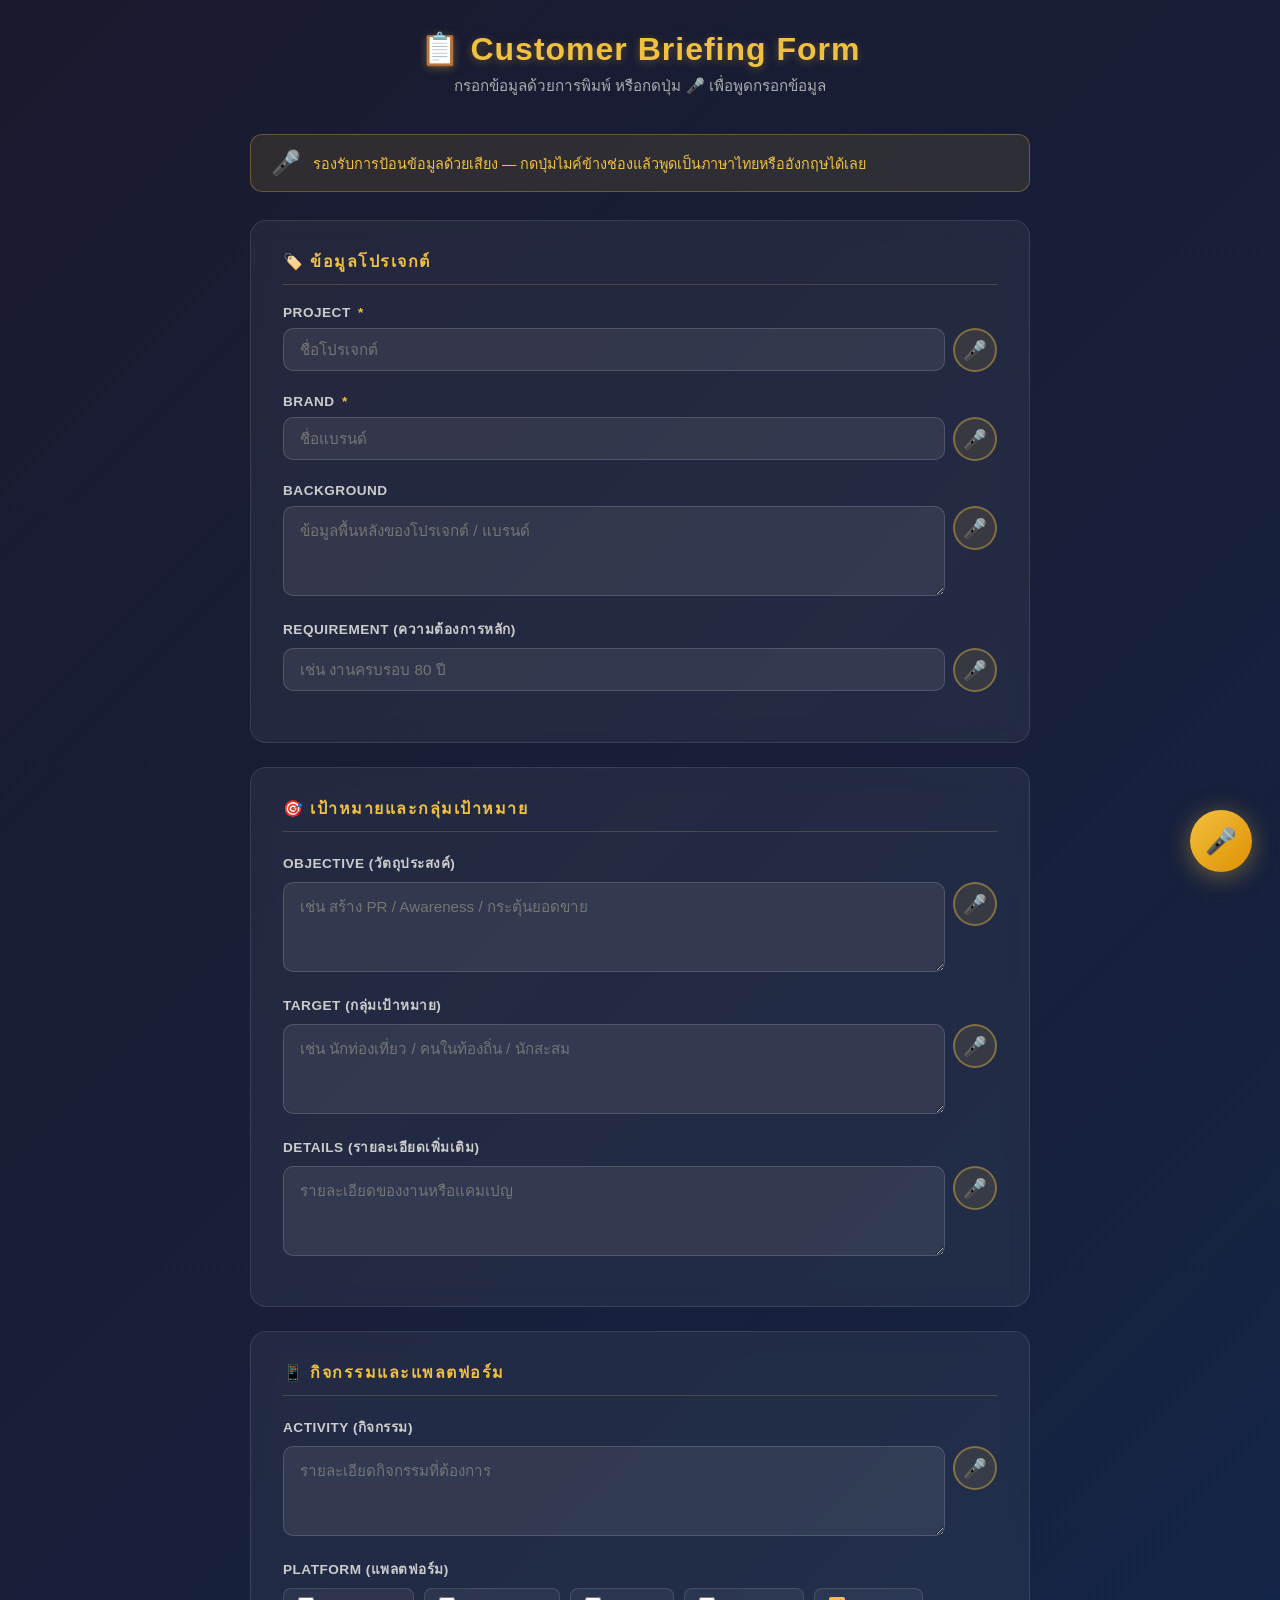
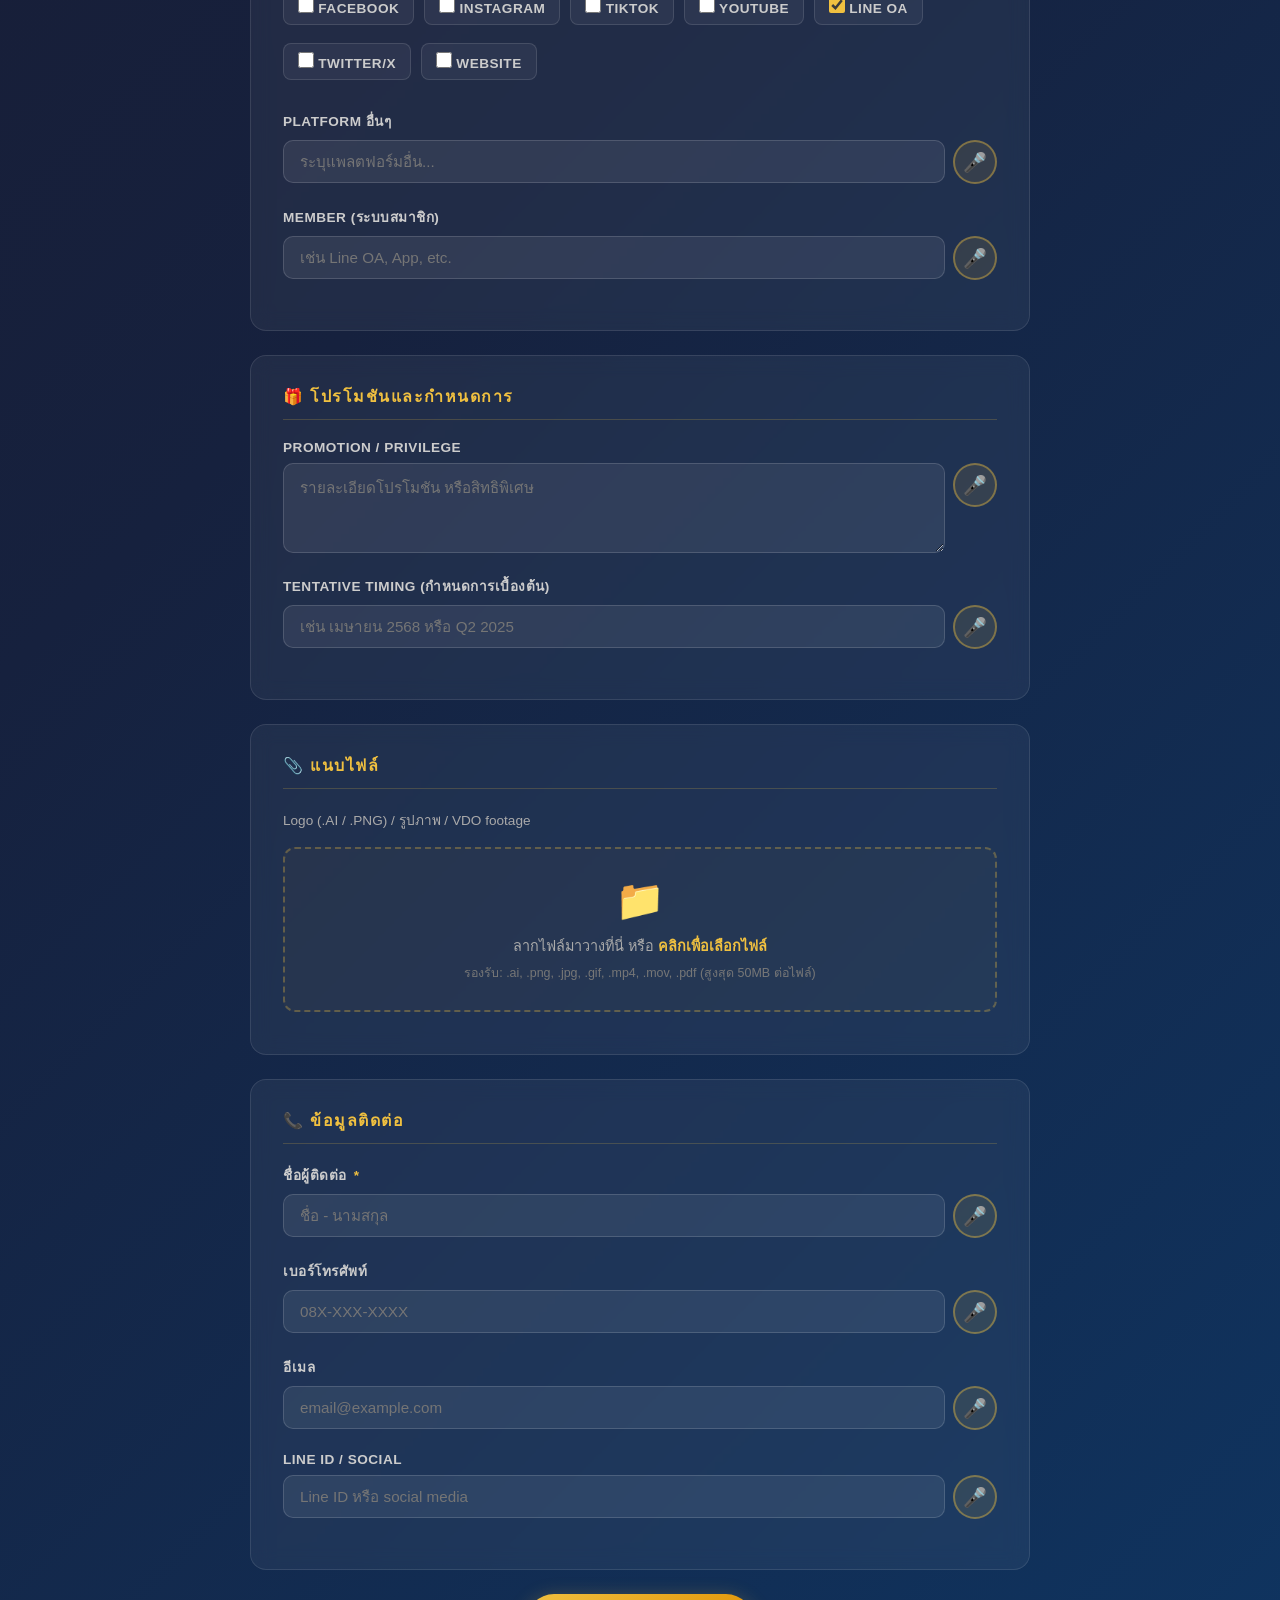
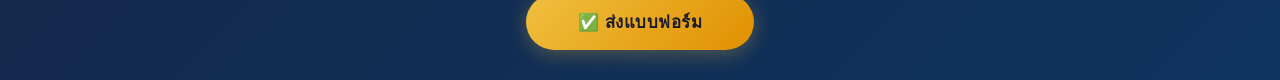
==== index.html @ f6116bf5 "Update and rename customer-briefing-form.html to index.html" ====
<!DOCTYPE html>
<html lang="th">
<head>
  <meta charset="UTF-8" />
  <meta name="viewport" content="width=device-width, initial-scale=1.0"/>
  <title>customer-briefing-form</title>
  <style>
    * { box-sizing: border-box; margin: 0; padding: 0; }

    body {
      font-family: 'Sarabun', 'Segoe UI', sans-serif;
      background: linear-gradient(135deg, #1a1a2e 0%, #16213e 50%, #0f3460 100%);
      min-height: 100vh;
      padding: 30px 16px;
      color: #e0e0e0;
    }

    .container {
      max-width: 780px;
      margin: 0 auto;
    }

    .header {
      text-align: center;
      margin-bottom: 36px;
    }

    .header h1 {
      font-size: 2rem;
      font-weight: 700;
      color: #f0c040;
      letter-spacing: 1px;
      text-shadow: 0 2px 8px rgba(240,192,64,0.3);
    }

    .header p {
      color: #aaa;
      margin-top: 6px;
      font-size: 0.95rem;
    }

    .voice-banner {
      background: rgba(240,192,64,0.1);
      border: 1px solid rgba(240,192,64,0.3);
      border-radius: 12px;
      padding: 14px 20px;
      margin-bottom: 28px;
      display: flex;
      align-items: center;
      gap: 12px;
      font-size: 0.9rem;
      color: #f0c040;
    }

    .voice-banner span.icon { font-size: 1.5rem; }

    .card {
      background: rgba(255,255,255,0.05);
      border: 1px solid rgba(255,255,255,0.1);
      border-radius: 16px;
      padding: 28px 32px;
      margin-bottom: 24px;
      backdrop-filter: blur(10px);
    }

    .card-title {
      font-size: 1rem;
      font-weight: 700;
      color: #f0c040;
      text-transform: uppercase;
      letter-spacing: 1.5px;
      margin-bottom: 20px;
      padding-bottom: 10px;
      border-bottom: 1px solid rgba(240,192,64,0.2);
    }

    .field-group {
      margin-bottom: 22px;
    }

    .field-group label {
      display: block;
      font-size: 0.85rem;
      font-weight: 600;
      color: #ccc;
      margin-bottom: 8px;
      text-transform: uppercase;
      letter-spacing: 0.5px;
    }

    .field-group label .required {
      color: #f0c040;
      margin-left: 3px;
    }

    .input-wrap {
      position: relative;
      display: flex;
      align-items: flex-start;
      gap: 8px;
    }

    input[type="text"],
    input[type="tel"],
    input[type="email"],
    input[type="date"],
    textarea,
    select {
      width: 100%;
      background: rgba(255,255,255,0.07);
      border: 1px solid rgba(255,255,255,0.15);
      border-radius: 10px;
      padding: 12px 16px;
      color: #e0e0e0;
      font-size: 0.95rem;
      font-family: inherit;
      transition: border-color 0.2s, background 0.2s;
      outline: none;
      resize: vertical;
    }

    input[type="text"]:focus,
    input[type="tel"]:focus,
    input[type="email"]:focus,
    input[type="date"]:focus,
    textarea:focus,
    select:focus {
      border-color: #f0c040;
      background: rgba(240,192,64,0.07);
    }

    input[type="text"].listening,
    textarea.listening {
      border-color: #e74c3c;
      background: rgba(231,76,60,0.07);
      animation: pulse-border 1s infinite;
    }

    @keyframes pulse-border {
      0%, 100% { border-color: #e74c3c; box-shadow: 0 0 0 0 rgba(231,76,60,0.3); }
      50% { border-color: #ff6b6b; box-shadow: 0 0 0 4px rgba(231,76,60,0.1); }
    }

    textarea { min-height: 90px; }

    select option { background: #1a1a2e; color: #e0e0e0; }

    /* Mic button */
    .mic-btn {
      flex-shrink: 0;
      width: 44px;
      height: 44px;
      border-radius: 50%;
      border: 2px solid rgba(240,192,64,0.4);
      background: rgba(240,192,64,0.1);
      color: #f0c040;
      font-size: 1.2rem;
      cursor: pointer;
      display: flex;
      align-items: center;
      justify-content: center;
      transition: all 0.2s;
      margin-top: 0;
    }

    .mic-btn:hover {
      background: rgba(240,192,64,0.2);
      border-color: #f0c040;
    }

    .mic-btn.active {
      background: rgba(231,76,60,0.25);
      border-color: #e74c3c;
      color: #e74c3c;
      animation: mic-pulse 1s infinite;
    }

    @keyframes mic-pulse {
      0%, 100% { transform: scale(1); }
      50% { transform: scale(1.1); }
    }

    .mic-btn.textarea-mic {
      margin-top: 0;
    }

    /* Status chip */
    .status-chip {
      display: none;
      align-items: center;
      gap: 6px;
      font-size: 0.75rem;
      color: #e74c3c;
      margin-top: 4px;
      padding-left: 4px;
    }

    .status-chip.visible {
      display: flex;
    }

    .dot {
      width: 7px; height: 7px;
      border-radius: 50%;
      background: #e74c3c;
      animation: blink 1s infinite;
    }

    @keyframes blink {
      0%, 100% { opacity: 1; }
      50% { opacity: 0.2; }
    }

    /* Checkbox group */
    .checkbox-group {
      display: flex;
      flex-wrap: wrap;
      gap: 10px;
    }

    .checkbox-label {
      display: flex;
      align-items: center;
      gap: 8px;
      cursor: pointer;
      background: rgba(255,255,255,0.05);
      border: 1px solid rgba(255,255,255,0.12);
      border-radius: 8px;
      padding: 8px 14px;
      font-size: 0.88rem;
      transition: all 0.2s;
    }

    .checkbox-label:hover {
      border-color: rgba(240,192,64,0.4);
      background: rgba(240,192,64,0.07);
    }

    .checkbox-label input[type="checkbox"] {
      accent-color: #f0c040;
      width: 16px;
      height: 16px;
    }

    /* File upload */
    .file-upload-area {
      border: 2px dashed rgba(240,192,64,0.3);
      border-radius: 12px;
      padding: 28px;
      text-align: center;
      cursor: pointer;
      transition: all 0.2s;
      background: rgba(240,192,64,0.03);
    }

    .file-upload-area:hover {
      border-color: #f0c040;
      background: rgba(240,192,64,0.07);
    }

    .file-upload-area.drag-over {
      border-color: #f0c040;
      background: rgba(240,192,64,0.12);
    }

    .file-upload-area .icon { font-size: 2.5rem; margin-bottom: 10px; }
    .file-upload-area p { font-size: 0.9rem; color: #aaa; margin-bottom: 6px; }
    .file-upload-area small { color: #777; font-size: 0.78rem; }

    #fileInput { display: none; }

    .file-list { margin-top: 14px; }
    .file-item {
      display: flex;
      align-items: center;
      justify-content: space-between;
      background: rgba(255,255,255,0.06);
      border-radius: 8px;
      padding: 9px 14px;
      margin-top: 8px;
      font-size: 0.85rem;
    }

    .file-item span { color: #ccc; }
    .file-remove {
      cursor: pointer;
      color: #e74c3c;
      font-size: 1rem;
      background: none;
      border: none;
      padding: 0 4px;
    }

    /* Submit */
    .submit-section {
      text-align: center;
      margin-top: 10px;
    }

    .btn-submit {
      background: linear-gradient(135deg, #f0c040, #e09000);
      color: #1a1a2e;
      border: none;
      border-radius: 50px;
      padding: 15px 52px;
      font-size: 1.05rem;
      font-weight: 700;
      font-family: inherit;
      cursor: pointer;
      letter-spacing: 0.5px;
      transition: all 0.2s;
      box-shadow: 0 4px 20px rgba(240,192,64,0.3);
    }

    .btn-submit:hover {
      transform: translateY(-2px);
      box-shadow: 0 6px 28px rgba(240,192,64,0.45);
    }

    /* Global mic button */
    .global-mic {
      position: fixed;
      bottom: 28px;
      right: 28px;
      width: 62px;
      height: 62px;
      border-radius: 50%;
      background: linear-gradient(135deg, #f0c040, #e09000);
      color: #1a1a2e;
      font-size: 1.6rem;
      border: none;
      cursor: pointer;
      display: flex;
      align-items: center;
      justify-content: center;
      box-shadow: 0 4px 24px rgba(240,192,64,0.4);
      z-index: 999;
      transition: all 0.2s;
    }

    .global-mic:hover { transform: scale(1.08); }
    .global-mic.active {
      background: linear-gradient(135deg, #e74c3c, #c0392b);
      box-shadow: 0 4px 24px rgba(231,76,60,0.5);
      animation: mic-pulse 1s infinite;
    }

    .global-mic-label {
      position: fixed;
      bottom: 100px;
      right: 20px;
      background: rgba(30,30,50,0.95);
      color: #f0c040;
      font-size: 0.78rem;
      border-radius: 8px;
      padding: 6px 12px;
      display: none;
      white-space: nowrap;
      border: 1px solid rgba(240,192,64,0.3);
      z-index: 998;
    }

    .global-mic-label.show { display: block; }

    /* Toast */
    .toast {
      position: fixed;
      top: 24px;
      left: 50%;
      transform: translateX(-50%) translateY(-80px);
      background: rgba(30,30,50,0.97);
      color: #e0e0e0;
      border: 1px solid rgba(240,192,64,0.3);
      border-radius: 12px;
      padding: 12px 24px;
      font-size: 0.9rem;
      z-index: 9999;
      transition: transform 0.3s ease;
      white-space: nowrap;
      max-width: 90vw;
      white-space: normal;
      text-align: center;
    }

    .toast.show {
      transform: translateX(-50%) translateY(0);
    }

    .toast.success { border-color: rgba(46,204,113,0.5); color: #2ecc71; }
    .toast.error { border-color: rgba(231,76,60,0.5); color: #e74c3c; }

    @media (max-width: 600px) {
      .card { padding: 20px 18px; }
      .header h1 { font-size: 1.5rem; }
    }
  </style>
</head>
<body>

<div class="container">
  <div class="header">
    <h1>📋 Customer Briefing Form</h1>
    <p>กรอกข้อมูลด้วยการพิมพ์ หรือกดปุ่ม 🎤 เพื่อพูดกรอกข้อมูล</p>
  </div>

  <div class="voice-banner">
    <span class="icon">🎤</span>
    <span>รองรับการป้อนข้อมูลด้วยเสียง — กดปุ่มไมค์ข้างช่องแล้วพูดเป็นภาษาไทยหรืออังกฤษได้เลย</span>
  </div>

  <form id="briefingForm" novalidate>

    <!-- Section 1: Project Info -->
    <div class="card">
      <div class="card-title">🏷️ ข้อมูลโปรเจกต์</div>

      <div class="field-group">
        <label>Project <span class="required">*</span></label>
        <div class="input-wrap">
          <input type="text" id="project" name="project" placeholder="ชื่อโปรเจกต์" />
          <button type="button" class="mic-btn" data-target="project" title="พูดกรอกข้อมูล">🎤</button>
        </div>
        <div class="status-chip" id="status-project"><div class="dot"></div> กำลังฟัง...</div>
      </div>

      <div class="field-group">
        <label>Brand <span class="required">*</span></label>
        <div class="input-wrap">
          <input type="text" id="brand" name="brand" placeholder="ชื่อแบรนด์" />
          <button type="button" class="mic-btn" data-target="brand" title="พูดกรอกข้อมูล">🎤</button>
        </div>
        <div class="status-chip" id="status-brand"><div class="dot"></div> กำลังฟัง...</div>
      </div>

      <div class="field-group">
        <label>Background</label>
        <div class="input-wrap">
          <textarea id="background" name="background" placeholder="ข้อมูลพื้นหลังของโปรเจกต์ / แบรนด์"></textarea>
          <button type="button" class="mic-btn textarea-mic" data-target="background" title="พูดกรอกข้อมูล">🎤</button>
        </div>
        <div class="status-chip" id="status-background"><div class="dot"></div> กำลังฟัง...</div>
      </div>

      <div class="field-group">
        <label>Requirement (ความต้องการหลัก)</label>
        <div class="input-wrap">
          <input type="text" id="requirement" name="requirement" placeholder="เช่น งานครบรอบ 80 ปี" />
          <button type="button" class="mic-btn" data-target="requirement" title="พูดกรอกข้อมูล">🎤</button>
        </div>
        <div class="status-chip" id="status-requirement"><div class="dot"></div> กำลังฟัง...</div>
      </div>
    </div>

    <!-- Section 2: Strategy -->
    <div class="card">
      <div class="card-title">🎯 เป้าหมายและกลุ่มเป้าหมาย</div>

      <div class="field-group">
        <label>Objective (วัตถุประสงค์)</label>
        <div class="input-wrap">
          <textarea id="objective" name="objective" placeholder="เช่น สร้าง PR / Awareness / กระตุ้นยอดขาย"></textarea>
          <button type="button" class="mic-btn textarea-mic" data-target="objective" title="พูดกรอกข้อมูล">🎤</button>
        </div>
        <div class="status-chip" id="status-objective"><div class="dot"></div> กำลังฟัง...</div>
      </div>

      <div class="field-group">
        <label>Target (กลุ่มเป้าหมาย)</label>
        <div class="input-wrap">
          <textarea id="target" name="target" placeholder="เช่น นักท่องเที่ยว / คนในท้องถิ่น / นักสะสม"></textarea>
          <button type="button" class="mic-btn textarea-mic" data-target="target" title="พูดกรอกข้อมูล">🎤</button>
        </div>
        <div class="status-chip" id="status-target"><div class="dot"></div> กำลังฟัง...</div>
      </div>

      <div class="field-group">
        <label>Details (รายละเอียดเพิ่มเติม)</label>
        <div class="input-wrap">
          <textarea id="details" name="details" placeholder="รายละเอียดของงานหรือแคมเปญ"></textarea>
          <button type="button" class="mic-btn textarea-mic" data-target="details" title="พูดกรอกข้อมูล">🎤</button>
        </div>
        <div class="status-chip" id="status-details"><div class="dot"></div> กำลังฟัง...</div>
      </div>
    </div>

    <!-- Section 3: Activity & Platform -->
    <div class="card">
      <div class="card-title">📱 กิจกรรมและแพลตฟอร์ม</div>

      <div class="field-group">
        <label>Activity (กิจกรรม)</label>
        <div class="input-wrap">
          <textarea id="activity" name="activity" placeholder="รายละเอียดกิจกรรมที่ต้องการ"></textarea>
          <button type="button" class="mic-btn textarea-mic" data-target="activity" title="พูดกรอกข้อมูล">🎤</button>
        </div>
        <div class="status-chip" id="status-activity"><div class="dot"></div> กำลังฟัง...</div>
      </div>

      <div class="field-group">
        <label>Platform (แพลตฟอร์ม)</label>
        <div class="checkbox-group">
          <label class="checkbox-label"><input type="checkbox" name="platform" value="Facebook" /> Facebook</label>
          <label class="checkbox-label"><input type="checkbox" name="platform" value="Instagram" /> Instagram</label>
          <label class="checkbox-label"><input type="checkbox" name="platform" value="TikTok" /> TikTok</label>
          <label class="checkbox-label"><input type="checkbox" name="platform" value="YouTube" /> YouTube</label>
          <label class="checkbox-label"><input type="checkbox" name="platform" value="Line OA" checked /> Line OA</label>
          <label class="checkbox-label"><input type="checkbox" name="platform" value="Twitter/X" /> Twitter/X</label>
          <label class="checkbox-label"><input type="checkbox" name="platform" value="Website" /> Website</label>
        </div>
      </div>

      <div class="field-group">
        <label>Platform อื่นๆ</label>
        <div class="input-wrap">
          <input type="text" id="platformOther" name="platformOther" placeholder="ระบุแพลตฟอร์มอื่น..." />
          <button type="button" class="mic-btn" data-target="platformOther" title="พูดกรอกข้อมูล">🎤</button>
        </div>
        <div class="status-chip" id="status-platformOther"><div class="dot"></div> กำลังฟัง...</div>
      </div>

      <div class="field-group">
        <label>Member (ระบบสมาชิก)</label>
        <div class="input-wrap">
          <input type="text" id="member" name="member" placeholder="เช่น Line OA, App, etc." />
          <button type="button" class="mic-btn" data-target="member" title="พูดกรอกข้อมูล">🎤</button>
        </div>
        <div class="status-chip" id="status-member"><div class="dot"></div> กำลังฟัง...</div>
      </div>
    </div>

    <!-- Section 4: Promotion & Timing -->
    <div class="card">
      <div class="card-title">🎁 โปรโมชันและกำหนดการ</div>

      <div class="field-group">
        <label>Promotion / Privilege</label>
        <div class="input-wrap">
          <textarea id="promotion" name="promotion" placeholder="รายละเอียดโปรโมชัน หรือสิทธิพิเศษ"></textarea>
          <button type="button" class="mic-btn textarea-mic" data-target="promotion" title="พูดกรอกข้อมูล">🎤</button>
        </div>
        <div class="status-chip" id="status-promotion"><div class="dot"></div> กำลังฟัง...</div>
      </div>

      <div class="field-group">
        <label>Tentative Timing (กำหนดการเบื้องต้น)</label>
        <div class="input-wrap">
          <input type="text" id="timing" name="timing" placeholder="เช่น เมษายน 2568 หรือ Q2 2025" />
          <button type="button" class="mic-btn" data-target="timing" title="พูดกรอกข้อมูล">🎤</button>
        </div>
        <div class="status-chip" id="status-timing"><div class="dot"></div> กำลังฟัง...</div>
      </div>
    </div>

    <!-- Section 5: File Upload -->
    <div class="card">
      <div class="card-title">📎 แนบไฟล์</div>
      <p style="font-size:0.85rem; color:#aaa; margin-bottom:16px;">Logo (.AI / .PNG) / รูปภาพ / VDO footage</p>

      <div class="file-upload-area" id="dropZone">
        <div class="icon">📁</div>
        <p>ลากไฟล์มาวางที่นี่ หรือ <strong style="color:#f0c040">คลิกเพื่อเลือกไฟล์</strong></p>
        <small>รองรับ: .ai, .png, .jpg, .gif, .mp4, .mov, .pdf (สูงสุด 50MB ต่อไฟล์)</small>
        <input type="file" id="fileInput" name="files" multiple accept=".ai,.png,.jpg,.jpeg,.gif,.mp4,.mov,.pdf,.svg" />
      </div>

      <div class="file-list" id="fileList"></div>
    </div>

    <!-- Section 6: Contact -->
    <div class="card">
      <div class="card-title">📞 ข้อมูลติดต่อ</div>

      <div class="field-group">
        <label>ชื่อผู้ติดต่อ <span class="required">*</span></label>
        <div class="input-wrap">
          <input type="text" id="contactName" name="contactName" placeholder="ชื่อ - นามสกุล" />
          <button type="button" class="mic-btn" data-target="contactName" title="พูดกรอกข้อมูล">🎤</button>
        </div>
        <div class="status-chip" id="status-contactName"><div class="dot"></div> กำลังฟัง...</div>
      </div>

      <div class="field-group">
        <label>เบอร์โทรศัพท์</label>
        <div class="input-wrap">
          <input type="tel" id="contactPhone" name="contactPhone" placeholder="08X-XXX-XXXX" />
          <button type="button" class="mic-btn" data-target="contactPhone" title="พูดกรอกข้อมูล">🎤</button>
        </div>
        <div class="status-chip" id="status-contactPhone"><div class="dot"></div> กำลังฟัง...</div>
      </div>

      <div class="field-group">
        <label>อีเมล</label>
        <div class="input-wrap">
          <input type="email" id="contactEmail" name="contactEmail" placeholder="email@example.com" />
          <button type="button" class="mic-btn" data-target="contactEmail" title="พูดกรอกข้อมูล">🎤</button>
        </div>
        <div class="status-chip" id="status-contactEmail"><div class="dot"></div> กำลังฟัง...</div>
      </div>

      <div class="field-group">
        <label>Line ID / Social</label>
        <div class="input-wrap">
          <input type="text" id="contactLine" name="contactLine" placeholder="Line ID หรือ social media" />
          <button type="button" class="mic-btn" data-target="contactLine" title="พูดกรอกข้อมูล">🎤</button>
        </div>
        <div class="status-chip" id="status-contactLine"><div class="dot"></div> กำลังฟัง...</div>
      </div>
    </div>

    <!-- Submit -->
    <div class="submit-section">
      <button type="submit" class="btn-submit">✅ ส่งแบบฟอร์ม</button>
    </div>

  </form>
</div>

<!-- Global floating mic -->
<button class="global-mic" id="globalMic" title="เปิด/ปิดโหมดเสียง">🎤</button>
<div class="global-mic-label" id="globalMicLabel">กำลังฟัง...</div>

<!-- Toast -->
<div class="toast" id="toast"></div>

<script>
// ============================================================
// VOICE INPUT ENGINE
// ============================================================
const SpeechRecognition = window.SpeechRecognition || window.webkitSpeechRecognition;
let recognition = null;
let currentTarget = null;
let isListening = false;
let activeBtn = null;

function showToast(msg, type = '') {
  const t = document.getElementById('toast');
  t.textContent = msg;
  t.className = 'toast show ' + type;
  setTimeout(() => { t.className = 'toast'; }, 3200);
}

function setListening(targetId, btn, on) {
  const el = document.getElementById(targetId);
  const statusEl = document.getElementById('status-' + targetId);
  if (on) {
    if (el) el.classList.add('listening');
    if (statusEl) statusEl.classList.add('visible');
    if (btn) btn.classList.add('active');
  } else {
    if (el) el.classList.remove('listening');
    if (statusEl) statusEl.classList.remove('visible');
    if (btn) btn.classList.remove('active');
  }
}

function startRecognition(targetId, btn) {
  if (!SpeechRecognition) {
    showToast('❌ เบราว์เซอร์นี้ไม่รองรับการรับเสียง กรุณาใช้ Chrome', 'error');
    return;
  }

  // Stop if already listening to same target
  if (isListening && currentTarget === targetId) {
    stopRecognition();
    return;
  }

  // Stop any existing session
  if (recognition) {
    recognition.abort();
    if (currentTarget) setListening(currentTarget, activeBtn, false);
  }

  recognition = new SpeechRecognition();
  recognition.lang = 'th-TH';
  recognition.interimResults = true;
  recognition.continuous = false;
  recognition.maxAlternatives = 1;

  currentTarget = targetId;
  activeBtn = btn;
  isListening = true;
  setListening(targetId, btn, true);

  let finalTranscript = '';
  let interimTranscript = '';

  recognition.onresult = (event) => {
    finalTranscript = '';
    interimTranscript = '';
    for (let i = event.resultIndex; i < event.results.length; i++) {
      const t = event.results[i][0].transcript;
      if (event.results[i].isFinal) finalTranscript += t;
      else interimTranscript += t;
    }
    const el = document.getElementById(targetId);
    if (el) {
      const existing = el.dataset.confirmed || '';
      el.value = existing + (finalTranscript || interimTranscript);
    }
  };

  recognition.onend = () => {
    isListening = false;
    setListening(targetId, btn, false);
    const el = document.getElementById(targetId);
    if (el && finalTranscript) {
      el.dataset.confirmed = el.value;
    }
    currentTarget = null;
    activeBtn = null;
  };

  recognition.onerror = (e) => {
    isListening = false;
    setListening(targetId, activeBtn, false);
    currentTarget = null;
    activeBtn = null;
    if (e.error === 'not-allowed') {
      showToast('❌ กรุณาอนุญาตให้ใช้ไมโครโฟน', 'error');
    } else if (e.error !== 'aborted') {
      showToast('⚠️ ไม่ได้ยินเสียง ลองอีกครั้ง', 'error');
    }
  };

  recognition.start();
  showToast('🎤 กำลังฟัง... พูดได้เลย');
}

function stopRecognition() {
  if (recognition) recognition.stop();
}

// Attach mic buttons
document.querySelectorAll('.mic-btn').forEach(btn => {
  btn.addEventListener('click', () => {
    const target = btn.dataset.target;
    startRecognition(target, btn);
  });
});

// Global mic — focuses on whatever field is currently focused or last touched
let lastFocusedField = null;

document.querySelectorAll('input[type="text"], input[type="tel"], input[type="email"], textarea').forEach(el => {
  el.addEventListener('focus', () => { lastFocusedField = el.id; });
});

const globalMic = document.getElementById('globalMic');
const globalMicLabel = document.getElementById('globalMicLabel');

globalMic.addEventListener('click', () => {
  if (isListening) {
    stopRecognition();
    globalMic.classList.remove('active');
    globalMicLabel.classList.remove('show');
    return;
  }
  const target = lastFocusedField || 'project';
  const fieldEl = document.getElementById(target);
  if (fieldEl) fieldEl.focus();
  globalMic.classList.add('active');
  globalMicLabel.classList.add('show');
  startRecognition(target, null);

  const originalOnEnd = () => {
    globalMic.classList.remove('active');
    globalMicLabel.classList.remove('show');
  };
  if (recognition) {
    const prev = recognition.onend;
    recognition.onend = (e) => { prev && prev(e); originalOnEnd(); };
  }
});

// ============================================================
// FILE UPLOAD
// ============================================================
const dropZone = document.getElementById('dropZone');
const fileInput = document.getElementById('fileInput');
const fileList = document.getElementById('fileList');
let uploadedFiles = [];

dropZone.addEventListener('click', () => fileInput.click());

dropZone.addEventListener('dragover', e => {
  e.preventDefault();
  dropZone.classList.add('drag-over');
});

dropZone.addEventListener('dragleave', () => dropZone.classList.remove('drag-over'));

dropZone.addEventListener('drop', e => {
  e.preventDefault();
  dropZone.classList.remove('drag-over');
  handleFiles(e.dataTransfer.files);
});

fileInput.addEventListener('change', () => handleFiles(fileInput.files));

function handleFiles(files) {
  Array.from(files).forEach(f => {
    if (f.size > 50 * 1024 * 1024) {
      showToast(`⚠️ ${f.name} ใหญ่เกิน 50MB`, 'error'); return;
    }
    uploadedFiles.push(f);
    renderFileItem(f);
  });
}

function renderFileItem(file) {
  const size = (file.size / 1024 / 1024).toFixed(2);
  const item = document.createElement('div');
  item.className = 'file-item';
  item.dataset.name = file.name;
  item.innerHTML = `<span>📄 ${file.name} <small style="color:#777">(${size} MB)</small></span>
    <button type="button" class="file-remove" title="ลบ">✕</button>`;
  item.querySelector('.file-remove').addEventListener('click', () => {
    uploadedFiles = uploadedFiles.filter(f => f.name !== file.name);
    item.remove();
  });
  fileList.appendChild(item);
}

// ============================================================
// FORM SUBMIT
// ============================================================
document.getElementById('briefingForm').addEventListener('submit', e => {
  e.preventDefault();
  const project = document.getElementById('project').value.trim();
  const brand = document.getElementById('brand').value.trim();
  const contactName = document.getElementById('contactName').value.trim();
  if (!project || !brand || !contactName) {
    showToast('⚠️ กรุณากรอก Project, Brand และชื่อผู้ติดต่อ', 'error');
    return;
  }
  showToast('✅ ส่งแบบฟอร์มสำเร็จ! ขอบคุณสำหรับข้อมูล', 'success');
  setTimeout(() => {
    // In a real scenario, you would send data to a server here
    console.log('Form submitted', getFormData());
  }, 500);
});

function getFormData() {
  const platforms = [...document.querySelectorAll('input[name="platform"]:checked')].map(c => c.value);
  return {
    project: document.getElementById('project').value,
    brand: document.getElementById('brand').value,
    background: document.getElementById('background').value,
    requirement: document.getElementById('requirement').value,
    objective: document.getElementById('objective').value,
    target: document.getElementById('target').value,
    details: document.getElementById('details').value,
    activity: document.getElementById('activity').value,
    platforms,
    platformOther: document.getElementById('platformOther').value,
    member: document.getElementById('member').value,
    promotion: document.getElementById('promotion').value,
    timing: document.getElementById('timing').value,
    contactName: document.getElementById('contactName').value,
    contactPhone: document.getElementById('contactPhone').value,
    contactEmail: document.getElementById('contactEmail').value,
    contactLine: document.getElementById('contactLine').value,
    files: uploadedFiles.map(f => f.name),
  };
}

// Check browser support on load
window.addEventListener('load', () => {
  if (!SpeechRecognition) {
    document.querySelector('.voice-banner').style.background = 'rgba(231,76,60,0.1)';
    document.querySelector('.voice-banner').style.borderColor = 'rgba(231,76,60,0.3)';
    document.querySelector('.voice-banner span:last-child').textContent =
      '⚠️ เบราว์เซอร์นี้ไม่รองรับการรับเสียง — กรุณาใช้ Google Chrome เพื่อใช้งานฟีเจอร์นี้';
  }
});
</script>
</body>

</html>
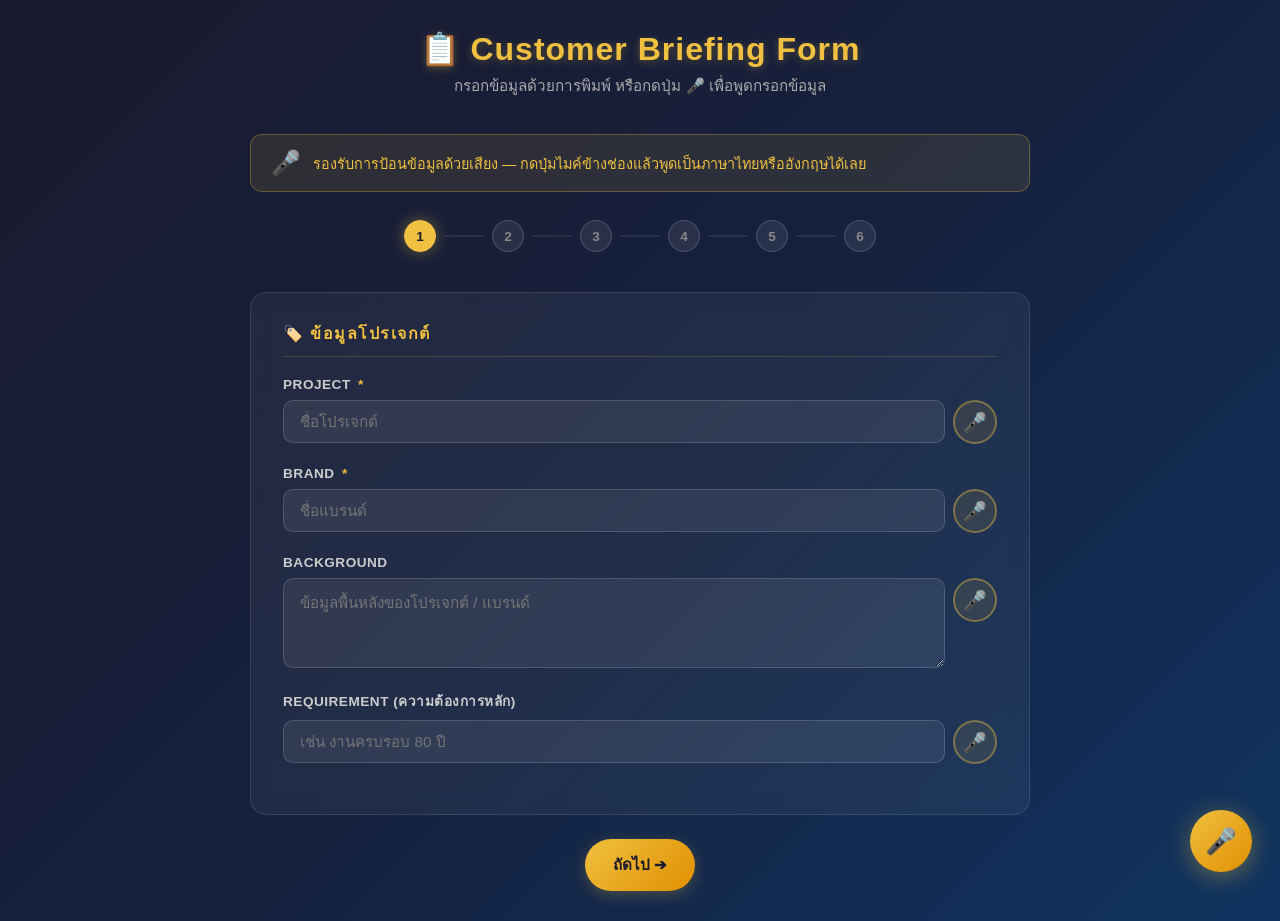
==== commit 3f6e4f0a: "Add files via upload" ====
--- a/index.html
+++ b/index.html
@@ -1,881 +1,357 @@
-
 <!DOCTYPE html>
 <html lang="th">
+
 <head>
   <meta charset="UTF-8" />
-  <meta name="viewport" content="width=device-width, initial-scale=1.0"/>
+  <meta name="viewport" content="width=device-width, initial-scale=1.0" />
+  <script src="script.js"></script>
+  <link rel="stylesheet" href="style.css">
   <title>customer-briefing-form</title>
-  <style>
-    * { box-sizing: border-box; margin: 0; padding: 0; }
-
-    body {
-      font-family: 'Sarabun', 'Segoe UI', sans-serif;
-      background: linear-gradient(135deg, #1a1a2e 0%, #16213e 50%, #0f3460 100%);
-      min-height: 100vh;
-      padding: 30px 16px;
-      color: #e0e0e0;
-    }
-
-    .container {
-      max-width: 780px;
-      margin: 0 auto;
-    }
-
-    .header {
-      text-align: center;
-      margin-bottom: 36px;
-    }
-
-    .header h1 {
-      font-size: 2rem;
-      font-weight: 700;
-      color: #f0c040;
-      letter-spacing: 1px;
-      text-shadow: 0 2px 8px rgba(240,192,64,0.3);
-    }
-
-    .header p {
-      color: #aaa;
-      margin-top: 6px;
-      font-size: 0.95rem;
-    }
-
-    .voice-banner {
-      background: rgba(240,192,64,0.1);
-      border: 1px solid rgba(240,192,64,0.3);
-      border-radius: 12px;
-      padding: 14px 20px;
-      margin-bottom: 28px;
-      display: flex;
-      align-items: center;
-      gap: 12px;
-      font-size: 0.9rem;
-      color: #f0c040;
-    }
-
-    .voice-banner span.icon { font-size: 1.5rem; }
-
-    .card {
-      background: rgba(255,255,255,0.05);
-      border: 1px solid rgba(255,255,255,0.1);
-      border-radius: 16px;
-      padding: 28px 32px;
-      margin-bottom: 24px;
-      backdrop-filter: blur(10px);
-    }
-
-    .card-title {
-      font-size: 1rem;
-      font-weight: 700;
-      color: #f0c040;
-      text-transform: uppercase;
-      letter-spacing: 1.5px;
-      margin-bottom: 20px;
-      padding-bottom: 10px;
-      border-bottom: 1px solid rgba(240,192,64,0.2);
-    }
-
-    .field-group {
-      margin-bottom: 22px;
-    }
-
-    .field-group label {
-      display: block;
-      font-size: 0.85rem;
-      font-weight: 600;
-      color: #ccc;
-      margin-bottom: 8px;
-      text-transform: uppercase;
-      letter-spacing: 0.5px;
-    }
-
-    .field-group label .required {
-      color: #f0c040;
-      margin-left: 3px;
-    }
-
-    .input-wrap {
-      position: relative;
-      display: flex;
-      align-items: flex-start;
-      gap: 8px;
-    }
-
-    input[type="text"],
-    input[type="tel"],
-    input[type="email"],
-    input[type="date"],
-    textarea,
-    select {
-      width: 100%;
-      background: rgba(255,255,255,0.07);
-      border: 1px solid rgba(255,255,255,0.15);
-      border-radius: 10px;
-      padding: 12px 16px;
-      color: #e0e0e0;
-      font-size: 0.95rem;
-      font-family: inherit;
-      transition: border-color 0.2s, background 0.2s;
-      outline: none;
-      resize: vertical;
-    }
-
-    input[type="text"]:focus,
-    input[type="tel"]:focus,
-    input[type="email"]:focus,
-    input[type="date"]:focus,
-    textarea:focus,
-    select:focus {
-      border-color: #f0c040;
-      background: rgba(240,192,64,0.07);
-    }
-
-    input[type="text"].listening,
-    textarea.listening {
-      border-color: #e74c3c;
-      background: rgba(231,76,60,0.07);
-      animation: pulse-border 1s infinite;
-    }
-
-    @keyframes pulse-border {
-      0%, 100% { border-color: #e74c3c; box-shadow: 0 0 0 0 rgba(231,76,60,0.3); }
-      50% { border-color: #ff6b6b; box-shadow: 0 0 0 4px rgba(231,76,60,0.1); }
-    }
-
-    textarea { min-height: 90px; }
-
-    select option { background: #1a1a2e; color: #e0e0e0; }
-
-    /* Mic button */
-    .mic-btn {
-      flex-shrink: 0;
-      width: 44px;
-      height: 44px;
-      border-radius: 50%;
-      border: 2px solid rgba(240,192,64,0.4);
-      background: rgba(240,192,64,0.1);
-      color: #f0c040;
-      font-size: 1.2rem;
-      cursor: pointer;
-      display: flex;
-      align-items: center;
-      justify-content: center;
-      transition: all 0.2s;
-      margin-top: 0;
-    }
-
-    .mic-btn:hover {
-      background: rgba(240,192,64,0.2);
-      border-color: #f0c040;
-    }
-
-    .mic-btn.active {
-      background: rgba(231,76,60,0.25);
-      border-color: #e74c3c;
-      color: #e74c3c;
-      animation: mic-pulse 1s infinite;
-    }
-
-    @keyframes mic-pulse {
-      0%, 100% { transform: scale(1); }
-      50% { transform: scale(1.1); }
-    }
-
-    .mic-btn.textarea-mic {
-      margin-top: 0;
-    }
-
-    /* Status chip */
-    .status-chip {
-      display: none;
-      align-items: center;
-      gap: 6px;
-      font-size: 0.75rem;
-      color: #e74c3c;
-      margin-top: 4px;
-      padding-left: 4px;
-    }
-
-    .status-chip.visible {
-      display: flex;
-    }
-
-    .dot {
-      width: 7px; height: 7px;
-      border-radius: 50%;
-      background: #e74c3c;
-      animation: blink 1s infinite;
-    }
-
-    @keyframes blink {
-      0%, 100% { opacity: 1; }
-      50% { opacity: 0.2; }
-    }
-
-    /* Checkbox group */
-    .checkbox-group {
-      display: flex;
-      flex-wrap: wrap;
-      gap: 10px;
-    }
-
-    .checkbox-label {
-      display: flex;
-      align-items: center;
-      gap: 8px;
-      cursor: pointer;
-      background: rgba(255,255,255,0.05);
-      border: 1px solid rgba(255,255,255,0.12);
-      border-radius: 8px;
-      padding: 8px 14px;
-      font-size: 0.88rem;
-      transition: all 0.2s;
-    }
-
-    .checkbox-label:hover {
-      border-color: rgba(240,192,64,0.4);
-      background: rgba(240,192,64,0.07);
-    }
-
-    .checkbox-label input[type="checkbox"] {
-      accent-color: #f0c040;
-      width: 16px;
-      height: 16px;
-    }
-
-    /* File upload */
-    .file-upload-area {
-      border: 2px dashed rgba(240,192,64,0.3);
-      border-radius: 12px;
-      padding: 28px;
-      text-align: center;
-      cursor: pointer;
-      transition: all 0.2s;
-      background: rgba(240,192,64,0.03);
-    }
-
-    .file-upload-area:hover {
-      border-color: #f0c040;
-      background: rgba(240,192,64,0.07);
-    }
-
-    .file-upload-area.drag-over {
-      border-color: #f0c040;
-      background: rgba(240,192,64,0.12);
-    }
-
-    .file-upload-area .icon { font-size: 2.5rem; margin-bottom: 10px; }
-    .file-upload-area p { font-size: 0.9rem; color: #aaa; margin-bottom: 6px; }
-    .file-upload-area small { color: #777; font-size: 0.78rem; }
-
-    #fileInput { display: none; }
-
-    .file-list { margin-top: 14px; }
-    .file-item {
-      display: flex;
-      align-items: center;
-      justify-content: space-between;
-      background: rgba(255,255,255,0.06);
-      border-radius: 8px;
-      padding: 9px 14px;
-      margin-top: 8px;
-      font-size: 0.85rem;
-    }
-
-    .file-item span { color: #ccc; }
-    .file-remove {
-      cursor: pointer;
-      color: #e74c3c;
-      font-size: 1rem;
-      background: none;
-      border: none;
-      padding: 0 4px;
-    }
-
-    /* Submit */
-    .submit-section {
-      text-align: center;
-      margin-top: 10px;
-    }
-
-    .btn-submit {
-      background: linear-gradient(135deg, #f0c040, #e09000);
-      color: #1a1a2e;
-      border: none;
-      border-radius: 50px;
-      padding: 15px 52px;
-      font-size: 1.05rem;
-      font-weight: 700;
-      font-family: inherit;
-      cursor: pointer;
-      letter-spacing: 0.5px;
-      transition: all 0.2s;
-      box-shadow: 0 4px 20px rgba(240,192,64,0.3);
-    }
-
-    .btn-submit:hover {
-      transform: translateY(-2px);
-      box-shadow: 0 6px 28px rgba(240,192,64,0.45);
-    }
-
-    /* Global mic button */
-    .global-mic {
-      position: fixed;
-      bottom: 28px;
-      right: 28px;
-      width: 62px;
-      height: 62px;
-      border-radius: 50%;
-      background: linear-gradient(135deg, #f0c040, #e09000);
-      color: #1a1a2e;
-      font-size: 1.6rem;
-      border: none;
-      cursor: pointer;
-      display: flex;
-      align-items: center;
-      justify-content: center;
-      box-shadow: 0 4px 24px rgba(240,192,64,0.4);
-      z-index: 999;
-      transition: all 0.2s;
-    }
-
-    .global-mic:hover { transform: scale(1.08); }
-    .global-mic.active {
-      background: linear-gradient(135deg, #e74c3c, #c0392b);
-      box-shadow: 0 4px 24px rgba(231,76,60,0.5);
-      animation: mic-pulse 1s infinite;
-    }
-
-    .global-mic-label {
-      position: fixed;
-      bottom: 100px;
-      right: 20px;
-      background: rgba(30,30,50,0.95);
-      color: #f0c040;
-      font-size: 0.78rem;
-      border-radius: 8px;
-      padding: 6px 12px;
-      display: none;
-      white-space: nowrap;
-      border: 1px solid rgba(240,192,64,0.3);
-      z-index: 998;
-    }
-
-    .global-mic-label.show { display: block; }
-
-    /* Toast */
-    .toast {
-      position: fixed;
-      top: 24px;
-      left: 50%;
-      transform: translateX(-50%) translateY(-80px);
-      background: rgba(30,30,50,0.97);
-      color: #e0e0e0;
-      border: 1px solid rgba(240,192,64,0.3);
-      border-radius: 12px;
-      padding: 12px 24px;
-      font-size: 0.9rem;
-      z-index: 9999;
-      transition: transform 0.3s ease;
-      white-space: nowrap;
-      max-width: 90vw;
-      white-space: normal;
-      text-align: center;
-    }
-
-    .toast.show {
-      transform: translateX(-50%) translateY(0);
-    }
-
-    .toast.success { border-color: rgba(46,204,113,0.5); color: #2ecc71; }
-    .toast.error { border-color: rgba(231,76,60,0.5); color: #e74c3c; }
-
-    @media (max-width: 600px) {
-      .card { padding: 20px 18px; }
-      .header h1 { font-size: 1.5rem; }
-    }
-  </style>
 </head>
+
 <body>
 
-<div class="container">
-  <div class="header">
-    <h1>📋 Customer Briefing Form</h1>
-    <p>กรอกข้อมูลด้วยการพิมพ์ หรือกดปุ่ม 🎤 เพื่อพูดกรอกข้อมูล</p>
+  <div class="container">
+    <div class="header">
+      <h1>📋 Customer Briefing Form</h1>
+      <p>กรอกข้อมูลด้วยการพิมพ์ หรือกดปุ่ม 🎤 เพื่อพูดกรอกข้อมูล</p>
+    </div>
+
+    <div class="voice-banner">
+      <span class="icon">🎤</span>
+      <span>รองรับการป้อนข้อมูลด้วยเสียง — กดปุ่มไมค์ข้างช่องแล้วพูดเป็นภาษาไทยหรืออังกฤษได้เลย</span>
+    </div>
+
+    <!-- Step Progress Indicator -->
+    <div class="stepper">
+      <div class="step-indicator active" data-step="1">1</div>
+      <div class="step-line"></div>
+      <div class="step-indicator" data-step="2">2</div>
+      <div class="step-line"></div>
+      <div class="step-indicator" data-step="3">3</div>
+      <div class="step-line"></div>
+      <div class="step-indicator" data-step="4">4</div>
+      <div class="step-line"></div>
+      <div class="step-indicator" data-step="5">5</div>
+      <div class="step-line"></div>
+      <div class="step-indicator" data-step="6">6</div>
+    </div>
+
+    <form id="briefingForm" novalidate>
+
+      <!-- Step 1: Project Info -->
+      <div class="form-step active" id="step-1">
+        <div class="card">
+          <div class="card-title">🏷️ ข้อมูลโปรเจกต์</div>
+
+          <div class="field-group">
+            <label>Project <span class="required">*</span></label>
+            <div class="input-wrap">
+              <input type="text" id="project" name="project" placeholder="ชื่อโปรเจกต์" />
+              <button type="button" class="mic-btn" data-target="project" title="พูดกรอกข้อมูล">🎤</button>
+            </div>
+            <div class="status-chip" id="status-project">
+              <div class="dot"></div> กำลังฟัง...
+            </div>
+          </div>
+
+          <div class="field-group">
+            <label>Brand <span class="required">*</span></label>
+            <div class="input-wrap">
+              <input type="text" id="brand" name="brand" placeholder="ชื่อแบรนด์" />
+              <button type="button" class="mic-btn" data-target="brand" title="พูดกรอกข้อมูล">🎤</button>
+            </div>
+            <div class="status-chip" id="status-brand">
+              <div class="dot"></div> กำลังฟัง...
+            </div>
+          </div>
+
+          <div class="field-group">
+            <label>Background</label>
+            <div class="input-wrap">
+              <textarea id="background" name="background" placeholder="ข้อมูลพื้นหลังของโปรเจกต์ / แบรนด์"></textarea>
+              <button type="button" class="mic-btn textarea-mic" data-target="background"
+                title="พูดกรอกข้อมูล">🎤</button>
+            </div>
+            <div class="status-chip" id="status-background">
+              <div class="dot"></div> กำลังฟัง...
+            </div>
+          </div>
+
+          <div class="field-group">
+            <label>Requirement (ความต้องการหลัก)</label>
+            <div class="input-wrap">
+              <input type="text" id="requirement" name="requirement" placeholder="เช่น งานครบรอบ 80 ปี" />
+              <button type="button" class="mic-btn" data-target="requirement" title="พูดกรอกข้อมูล">🎤</button>
+            </div>
+            <div class="status-chip" id="status-requirement">
+              <div class="dot"></div> กำลังฟัง...
+            </div>
+          </div>
+        </div>
+        <div class="step-footer">
+          <button type="button" class="btn-nav btn-next" onclick="nextStep(1)">ถัดไป ➔</button>
+        </div>
+      </div>
+
+      <!-- Step 2: Strategy -->
+      <div class="form-step" id="step-2">
+        <div class="card">
+          <div class="card-title">🎯 เป้าหมายและกลุ่มเป้าหมาย</div>
+
+          <div class="field-group">
+            <label>Objective (วัตถุประสงค์)</label>
+            <div class="input-wrap">
+              <textarea id="objective" name="objective"
+                placeholder="เช่น สร้าง PR / Awareness / กระตุ้นยอดขาย"></textarea>
+              <button type="button" class="mic-btn textarea-mic" data-target="objective"
+                title="พูดกรอกข้อมูล">🎤</button>
+            </div>
+            <div class="status-chip" id="status-objective">
+              <div class="dot"></div> กำลังฟัง...
+            </div>
+          </div>
+
+          <div class="field-group">
+            <label>Target (กลุ่มเป้าหมาย)</label>
+            <div class="input-wrap">
+              <textarea id="target" name="target" placeholder="เช่น นักท่องเที่ยว / คนในท้องถิ่น / นักสะสม"></textarea>
+              <button type="button" class="mic-btn textarea-mic" data-target="target" title="พูดกรอกข้อมูล">🎤</button>
+            </div>
+            <div class="status-chip" id="status-target">
+              <div class="dot"></div> กำลังฟัง...
+            </div>
+          </div>
+
+          <div class="field-group">
+            <label>Details (รายละเอียดเพิ่มเติม)</label>
+            <div class="input-wrap">
+              <textarea id="details" name="details" placeholder="รายละเอียดของงานหรือแคมเปญ"></textarea>
+              <button type="button" class="mic-btn textarea-mic" data-target="details" title="พูดกรอกข้อมูล">🎤</button>
+            </div>
+            <div class="status-chip" id="status-details">
+              <div class="dot"></div> กำลังฟัง...
+            </div>
+          </div>
+        </div>
+        <div class="step-footer">
+          <button type="button" class="btn-nav btn-prev" onclick="prevStep(2)">⬅ ย้อนกลับ</button>
+          <button type="button" class="btn-nav btn-next" onclick="nextStep(2)">ถัดไป ➔</button>
+        </div>
+      </div>
+
+      <!-- Step 3: Activity & Platform -->
+      <div class="form-step" id="step-3">
+        <div class="card">
+          <div class="card-title">📱 กิจกรรมและแพลตฟอร์ม</div>
+
+          <div class="field-group">
+            <label>Activity (กิจกรรม)</label>
+            <div class="input-wrap">
+              <textarea id="activity" name="activity" placeholder="รายละเอียดกิจกรรมที่ต้องการ"></textarea>
+              <button type="button" class="mic-btn textarea-mic" data-target="activity"
+                title="พูดกรอกข้อมูล">🎤</button>
+            </div>
+            <div class="status-chip" id="status-activity">
+              <div class="dot"></div> กำลังฟัง...
+            </div>
+          </div>
+
+          <div class="field-group">
+            <label>Platform (แพลตฟอร์ม)</label>
+            <div class="checkbox-group">
+              <div class="platform-item">
+                <label class="checkbox-label"><input type="checkbox" name="platform" value="Facebook" />
+                  Facebook</label>
+                <textarea class="platform-detail" name="platform_detail_Facebook"
+                  placeholder="รายละเอียด Facebook..."></textarea>
+              </div>
+              <div class="platform-item">
+                <label class="checkbox-label"><input type="checkbox" name="platform" value="Instagram" />
+                  Instagram</label>
+                <textarea class="platform-detail" name="platform_detail_Instagram"
+                  placeholder="รายละเอียด Instagram..."></textarea>
+              </div>
+              <div class="platform-item">
+                <label class="checkbox-label"><input type="checkbox" name="platform" value="TikTok" /> TikTok</label>
+                <textarea class="platform-detail" name="platform_detail_TikTok"
+                  placeholder="รายละเอียด TikTok..."></textarea>
+              </div>
+              <div class="platform-item">
+                <label class="checkbox-label"><input type="checkbox" name="platform" value="YouTube" /> YouTube</label>
+                <textarea class="platform-detail" name="platform_detail_YouTube"
+                  placeholder="รายละเอียด YouTube..."></textarea>
+              </div>
+              <div class="platform-item">
+                <label class="checkbox-label"><input type="checkbox" name="platform" value="Line OA" checked /> Line
+                  OA</label>
+                <textarea class="platform-detail active" name="platform_detail_Line OA"
+                  placeholder="รายละเอียด Line OA..."></textarea>
+              </div>
+              <div class="platform-item">
+                <label class="checkbox-label"><input type="checkbox" name="platform" value="Twitter/X" />
+                  Twitter/X</label>
+                <textarea class="platform-detail" name="platform_detail_Twitter/X"
+                  placeholder="รายละเอียด Twitter/X..."></textarea>
+              </div>
+              <div class="platform-item">
+                <label class="checkbox-label"><input type="checkbox" name="platform" value="Website" /> Website</label>
+                <textarea class="platform-detail" name="platform_detail_Website"
+                  placeholder="รายละเอียด Website..."></textarea>
+              </div>
+            </div>
+          </div>
+
+          <div class="field-group">
+            <label>Platform อื่นๆ</label>
+            <div class="input-wrap">
+              <input type="text" id="platformOther" name="platformOther" placeholder="ระบุแพลตฟอร์มอื่น..." />
+              <button type="button" class="mic-btn" data-target="platformOther" title="พูดกรอกข้อมูล">🎤</button>
+            </div>
+            <div class="status-chip" id="status-platformOther">
+              <div class="dot"></div> กำลังฟัง...
+            </div>
+          </div>
+
+          <div class="field-group">
+            <label>Member (ระบบสมาชิก)</label>
+            <div class="input-wrap">
+              <input type="text" id="member" name="member" placeholder="เช่น Line OA, App, etc." />
+              <button type="button" class="mic-btn" data-target="member" title="พูดกรอกข้อมูล">🎤</button>
+            </div>
+            <div class="status-chip" id="status-member">
+              <div class="dot"></div> กำลังฟัง...
+            </div>
+          </div>
+        </div>
+        <div class="step-footer">
+          <button type="button" class="btn-nav btn-prev" onclick="prevStep(3)">⬅ ย้อนกลับ</button>
+          <button type="button" class="btn-nav btn-next" onclick="nextStep(3)">ถัดไป ➔</button>
+        </div>
+      </div>
+
+      <!-- Step 4: Promotion & Timing -->
+      <div class="form-step" id="step-4">
+        <div class="card">
+          <div class="card-title">🎁 โปรโมชันและกำหนดการ</div>
+
+          <div class="field-group">
+            <label>Promotion / Privilege</label>
+            <div class="input-wrap">
+              <textarea id="promotion" name="promotion" placeholder="รายละเอียดโปรโมชัน หรือสิทธิพิเศษ"></textarea>
+              <button type="button" class="mic-btn textarea-mic" data-target="promotion"
+                title="พูดกรอกข้อมูล">🎤</button>
+            </div>
+            <div class="status-chip" id="status-promotion">
+              <div class="dot"></div> กำลังฟัง...
+            </div>
+          </div>
+
+          <div class="field-group">
+            <label>Tentative Timing (กำหนดการเบื้องต้น)</label>
+            <div class="input-wrap">
+              <input type="text" id="timing" name="timing" placeholder="เช่น เมษายน 2568 หรือ Q2 2025" />
+              <button type="button" class="mic-btn" data-target="timing" title="พูดกรอกข้อมูล">🎤</button>
+            </div>
+            <div class="status-chip" id="status-timing">
+              <div class="dot"></div> กำลังฟัง...
+            </div>
+          </div>
+        </div>
+        <div class="step-footer">
+          <button type="button" class="btn-nav btn-prev" onclick="prevStep(4)">⬅ ย้อนกลับ</button>
+          <button type="button" class="btn-nav btn-next" onclick="nextStep(4)">ถัดไป ➔</button>
+        </div>
+      </div>
+
+      <!-- Step 5: File Upload -->
+      <div class="form-step" id="step-5">
+        <div class="card">
+          <div class="card-title">📎 แนบไฟล์</div>
+          <p style="font-size:0.85rem; color:#aaa; margin-bottom:16px;">Logo (.AI / .PNG) / รูปภาพ / VDO footage</p>
+
+          <div class="file-upload-area" id="dropZone">
+            <div class="icon">📁</div>
+            <p>ลากไฟล์มาวางที่นี่ หรือ <strong style="color:#f0c040">คลิกเพื่อเลือกไฟล์</strong></p>
+            <small>รองรับ: .ai, .png, .jpg, .jpeg, .gif, .mp4, .mov, .pdf (สูงสุด 50MB ต่อไฟล์)</small>
+            <input type="file" id="fileInput" name="files" multiple
+              accept=".ai,.png,.jpg,.jpeg,.gif,.mp4,.mov,.pdf,.svg" />
+          </div>
+
+          <div class="file-list" id="fileList"></div>
+        </div>
+        <div class="step-footer">
+          <button type="button" class="btn-nav btn-prev" onclick="prevStep(5)">⬅ ย้อนกลับ</button>
+          <button type="button" class="btn-nav btn-next" onclick="nextStep(5)">ถัดไป ➔</button>
+        </div>
+      </div>
+
+      <!-- Step 6: Contact -->
+      <div class="form-step" id="step-6">
+        <div class="card">
+          <div class="card-title">📞 ข้อมูลติดต่อ</div>
+
+          <div class="field-group">
+            <label>ชื่อผู้ติดต่อ <span class="required">*</span></label>
+            <div class="input-wrap">
+              <input type="text" id="contactName" name="contactName" placeholder="ชื่อ - นามสกุล" />
+              <button type="button" class="mic-btn" data-target="contactName" title="พูดกรอกข้อมูล">🎤</button>
+            </div>
+            <div class="status-chip" id="status-contactName">
+              <div class="dot"></div> กำลังฟัง...
+            </div>
+          </div>
+
+          <div class="field-group">
+            <label>เบอร์โทรศัพท์</label>
+            <div class="input-wrap">
+              <input type="tel" id="contactPhone" name="contactPhone" placeholder="08X-XXX-XXXX" />
+              <button type="button" class="mic-btn" data-target="contactPhone" title="พูดกรอกข้อมูล">🎤</button>
+            </div>
+            <div class="status-chip" id="status-contactPhone">
+              <div class="dot"></div> กำลังฟัง...
+            </div>
+          </div>
+
+          <div class="field-group">
+            <label>อีเมล</label>
+            <div class="input-wrap">
+              <input type="email" id="contactEmail" name="contactEmail" placeholder="email@example.com" />
+              <button type="button" class="mic-btn" data-target="contactEmail" title="พูดกรอกข้อมูล">🎤</button>
+            </div>
+            <div class="status-chip" id="status-contactEmail">
+              <div class="dot"></div> กำลังฟัง...
+            </div>
+          </div>
+
+          <div class="field-group">
+            <label>Line ID / Social</label>
+            <div class="input-wrap">
+              <input type="text" id="contactLine" name="contactLine" placeholder="Line ID หรือ social media" />
+              <button type="button" class="mic-btn" data-target="contactLine" title="พูดกรอกข้อมูล">🎤</button>
+            </div>
+            <div class="status-chip" id="status-contactLine">
+              <div class="dot"></div> กำลังฟัง...
+            </div>
+          </div>
+        </div>
+        <div class="step-footer">
+          <button type="button" class="btn-nav btn-prev" onclick="prevStep(6)">⬅ ย้อนกลับ</button>
+          <button type="submit" class="btn-submit">✅ ส่งแบบฟอร์ม</button>
+        </div>
+      </div>
+
+    </form>
   </div>
 
-  <div class="voice-banner">
-    <span class="icon">🎤</span>
-    <span>รองรับการป้อนข้อมูลด้วยเสียง — กดปุ่มไมค์ข้างช่องแล้วพูดเป็นภาษาไทยหรืออังกฤษได้เลย</span>
-  </div>
-
-  <form id="briefingForm" novalidate>
-
-    <!-- Section 1: Project Info -->
-    <div class="card">
-      <div class="card-title">🏷️ ข้อมูลโปรเจกต์</div>
-
-      <div class="field-group">
-        <label>Project <span class="required">*</span></label>
-        <div class="input-wrap">
-          <input type="text" id="project" name="project" placeholder="ชื่อโปรเจกต์" />
-          <button type="button" class="mic-btn" data-target="project" title="พูดกรอกข้อมูล">🎤</button>
-        </div>
-        <div class="status-chip" id="status-project"><div class="dot"></div> กำลังฟัง...</div>
-      </div>
-
-      <div class="field-group">
-        <label>Brand <span class="required">*</span></label>
-        <div class="input-wrap">
-          <input type="text" id="brand" name="brand" placeholder="ชื่อแบรนด์" />
-          <button type="button" class="mic-btn" data-target="brand" title="พูดกรอกข้อมูล">🎤</button>
-        </div>
-        <div class="status-chip" id="status-brand"><div class="dot"></div> กำลังฟัง...</div>
-      </div>
-
-      <div class="field-group">
-        <label>Background</label>
-        <div class="input-wrap">
-          <textarea id="background" name="background" placeholder="ข้อมูลพื้นหลังของโปรเจกต์ / แบรนด์"></textarea>
-          <button type="button" class="mic-btn textarea-mic" data-target="background" title="พูดกรอกข้อมูล">🎤</button>
-        </div>
-        <div class="status-chip" id="status-background"><div class="dot"></div> กำลังฟัง...</div>
-      </div>
-
-      <div class="field-group">
-        <label>Requirement (ความต้องการหลัก)</label>
-        <div class="input-wrap">
-          <input type="text" id="requirement" name="requirement" placeholder="เช่น งานครบรอบ 80 ปี" />
-          <button type="button" class="mic-btn" data-target="requirement" title="พูดกรอกข้อมูล">🎤</button>
-        </div>
-        <div class="status-chip" id="status-requirement"><div class="dot"></div> กำลังฟัง...</div>
-      </div>
-    </div>
-
-    <!-- Section 2: Strategy -->
-    <div class="card">
-      <div class="card-title">🎯 เป้าหมายและกลุ่มเป้าหมาย</div>
-
-      <div class="field-group">
-        <label>Objective (วัตถุประสงค์)</label>
-        <div class="input-wrap">
-          <textarea id="objective" name="objective" placeholder="เช่น สร้าง PR / Awareness / กระตุ้นยอดขาย"></textarea>
-          <button type="button" class="mic-btn textarea-mic" data-target="objective" title="พูดกรอกข้อมูล">🎤</button>
-        </div>
-        <div class="status-chip" id="status-objective"><div class="dot"></div> กำลังฟัง...</div>
-      </div>
-
-      <div class="field-group">
-        <label>Target (กลุ่มเป้าหมาย)</label>
-        <div class="input-wrap">
-          <textarea id="target" name="target" placeholder="เช่น นักท่องเที่ยว / คนในท้องถิ่น / นักสะสม"></textarea>
-          <button type="button" class="mic-btn textarea-mic" data-target="target" title="พูดกรอกข้อมูล">🎤</button>
-        </div>
-        <div class="status-chip" id="status-target"><div class="dot"></div> กำลังฟัง...</div>
-      </div>
-
-      <div class="field-group">
-        <label>Details (รายละเอียดเพิ่มเติม)</label>
-        <div class="input-wrap">
-          <textarea id="details" name="details" placeholder="รายละเอียดของงานหรือแคมเปญ"></textarea>
-          <button type="button" class="mic-btn textarea-mic" data-target="details" title="พูดกรอกข้อมูล">🎤</button>
-        </div>
-        <div class="status-chip" id="status-details"><div class="dot"></div> กำลังฟัง...</div>
-      </div>
-    </div>
-
-    <!-- Section 3: Activity & Platform -->
-    <div class="card">
-      <div class="card-title">📱 กิจกรรมและแพลตฟอร์ม</div>
-
-      <div class="field-group">
-        <label>Activity (กิจกรรม)</label>
-        <div class="input-wrap">
-          <textarea id="activity" name="activity" placeholder="รายละเอียดกิจกรรมที่ต้องการ"></textarea>
-          <button type="button" class="mic-btn textarea-mic" data-target="activity" title="พูดกรอกข้อมูล">🎤</button>
-        </div>
-        <div class="status-chip" id="status-activity"><div class="dot"></div> กำลังฟัง...</div>
-      </div>
-
-      <div class="field-group">
-        <label>Platform (แพลตฟอร์ม)</label>
-        <div class="checkbox-group">
-          <label class="checkbox-label"><input type="checkbox" name="platform" value="Facebook" /> Facebook</label>
-          <label class="checkbox-label"><input type="checkbox" name="platform" value="Instagram" /> Instagram</label>
-          <label class="checkbox-label"><input type="checkbox" name="platform" value="TikTok" /> TikTok</label>
-          <label class="checkbox-label"><input type="checkbox" name="platform" value="YouTube" /> YouTube</label>
-          <label class="checkbox-label"><input type="checkbox" name="platform" value="Line OA" checked /> Line OA</label>
-          <label class="checkbox-label"><input type="checkbox" name="platform" value="Twitter/X" /> Twitter/X</label>
-          <label class="checkbox-label"><input type="checkbox" name="platform" value="Website" /> Website</label>
-        </div>
-      </div>
-
-      <div class="field-group">
-        <label>Platform อื่นๆ</label>
-        <div class="input-wrap">
-          <input type="text" id="platformOther" name="platformOther" placeholder="ระบุแพลตฟอร์มอื่น..." />
-          <button type="button" class="mic-btn" data-target="platformOther" title="พูดกรอกข้อมูล">🎤</button>
-        </div>
-        <div class="status-chip" id="status-platformOther"><div class="dot"></div> กำลังฟัง...</div>
-      </div>
-
-      <div class="field-group">
-        <label>Member (ระบบสมาชิก)</label>
-        <div class="input-wrap">
-          <input type="text" id="member" name="member" placeholder="เช่น Line OA, App, etc." />
-          <button type="button" class="mic-btn" data-target="member" title="พูดกรอกข้อมูล">🎤</button>
-        </div>
-        <div class="status-chip" id="status-member"><div class="dot"></div> กำลังฟัง...</div>
-      </div>
-    </div>
-
-    <!-- Section 4: Promotion & Timing -->
-    <div class="card">
-      <div class="card-title">🎁 โปรโมชันและกำหนดการ</div>
-
-      <div class="field-group">
-        <label>Promotion / Privilege</label>
-        <div class="input-wrap">
-          <textarea id="promotion" name="promotion" placeholder="รายละเอียดโปรโมชัน หรือสิทธิพิเศษ"></textarea>
-          <button type="button" class="mic-btn textarea-mic" data-target="promotion" title="พูดกรอกข้อมูล">🎤</button>
-        </div>
-        <div class="status-chip" id="status-promotion"><div class="dot"></div> กำลังฟัง...</div>
-      </div>
-
-      <div class="field-group">
-        <label>Tentative Timing (กำหนดการเบื้องต้น)</label>
-        <div class="input-wrap">
-          <input type="text" id="timing" name="timing" placeholder="เช่น เมษายน 2568 หรือ Q2 2025" />
-          <button type="button" class="mic-btn" data-target="timing" title="พูดกรอกข้อมูล">🎤</button>
-        </div>
-        <div class="status-chip" id="status-timing"><div class="dot"></div> กำลังฟัง...</div>
-      </div>
-    </div>
-
-    <!-- Section 5: File Upload -->
-    <div class="card">
-      <div class="card-title">📎 แนบไฟล์</div>
-      <p style="font-size:0.85rem; color:#aaa; margin-bottom:16px;">Logo (.AI / .PNG) / รูปภาพ / VDO footage</p>
-
-      <div class="file-upload-area" id="dropZone">
-        <div class="icon">📁</div>
-        <p>ลากไฟล์มาวางที่นี่ หรือ <strong style="color:#f0c040">คลิกเพื่อเลือกไฟล์</strong></p>
-        <small>รองรับ: .ai, .png, .jpg, .gif, .mp4, .mov, .pdf (สูงสุด 50MB ต่อไฟล์)</small>
-        <input type="file" id="fileInput" name="files" multiple accept=".ai,.png,.jpg,.jpeg,.gif,.mp4,.mov,.pdf,.svg" />
-      </div>
-
-      <div class="file-list" id="fileList"></div>
-    </div>
-
-    <!-- Section 6: Contact -->
-    <div class="card">
-      <div class="card-title">📞 ข้อมูลติดต่อ</div>
-
-      <div class="field-group">
-        <label>ชื่อผู้ติดต่อ <span class="required">*</span></label>
-        <div class="input-wrap">
-          <input type="text" id="contactName" name="contactName" placeholder="ชื่อ - นามสกุล" />
-          <button type="button" class="mic-btn" data-target="contactName" title="พูดกรอกข้อมูล">🎤</button>
-        </div>
-        <div class="status-chip" id="status-contactName"><div class="dot"></div> กำลังฟัง...</div>
-      </div>
-
-      <div class="field-group">
-        <label>เบอร์โทรศัพท์</label>
-        <div class="input-wrap">
-          <input type="tel" id="contactPhone" name="contactPhone" placeholder="08X-XXX-XXXX" />
-          <button type="button" class="mic-btn" data-target="contactPhone" title="พูดกรอกข้อมูล">🎤</button>
-        </div>
-        <div class="status-chip" id="status-contactPhone"><div class="dot"></div> กำลังฟัง...</div>
-      </div>
-
-      <div class="field-group">
-        <label>อีเมล</label>
-        <div class="input-wrap">
-          <input type="email" id="contactEmail" name="contactEmail" placeholder="email@example.com" />
-          <button type="button" class="mic-btn" data-target="contactEmail" title="พูดกรอกข้อมูล">🎤</button>
-        </div>
-        <div class="status-chip" id="status-contactEmail"><div class="dot"></div> กำลังฟัง...</div>
-      </div>
-
-      <div class="field-group">
-        <label>Line ID / Social</label>
-        <div class="input-wrap">
-          <input type="text" id="contactLine" name="contactLine" placeholder="Line ID หรือ social media" />
-          <button type="button" class="mic-btn" data-target="contactLine" title="พูดกรอกข้อมูล">🎤</button>
-        </div>
-        <div class="status-chip" id="status-contactLine"><div class="dot"></div> กำลังฟัง...</div>
-      </div>
-    </div>
-
-    <!-- Submit -->
-    <div class="submit-section">
-      <button type="submit" class="btn-submit">✅ ส่งแบบฟอร์ม</button>
-    </div>
-
-  </form>
-</div>
-
-<!-- Global floating mic -->
-<button class="global-mic" id="globalMic" title="เปิด/ปิดโหมดเสียง">🎤</button>
-<div class="global-mic-label" id="globalMicLabel">กำลังฟัง...</div>
-
-<!-- Toast -->
-<div class="toast" id="toast"></div>
-
-<script>
-// ============================================================
-// VOICE INPUT ENGINE
-// ============================================================
-const SpeechRecognition = window.SpeechRecognition || window.webkitSpeechRecognition;
-let recognition = null;
-let currentTarget = null;
-let isListening = false;
-let activeBtn = null;
-
-function showToast(msg, type = '') {
-  const t = document.getElementById('toast');
-  t.textContent = msg;
-  t.className = 'toast show ' + type;
-  setTimeout(() => { t.className = 'toast'; }, 3200);
-}
-
-function setListening(targetId, btn, on) {
-  const el = document.getElementById(targetId);
-  const statusEl = document.getElementById('status-' + targetId);
-  if (on) {
-    if (el) el.classList.add('listening');
-    if (statusEl) statusEl.classList.add('visible');
-    if (btn) btn.classList.add('active');
-  } else {
-    if (el) el.classList.remove('listening');
-    if (statusEl) statusEl.classList.remove('visible');
-    if (btn) btn.classList.remove('active');
-  }
-}
-
-function startRecognition(targetId, btn) {
-  if (!SpeechRecognition) {
-    showToast('❌ เบราว์เซอร์นี้ไม่รองรับการรับเสียง กรุณาใช้ Chrome', 'error');
-    return;
-  }
-
-  // Stop if already listening to same target
-  if (isListening && currentTarget === targetId) {
-    stopRecognition();
-    return;
-  }
-
-  // Stop any existing session
-  if (recognition) {
-    recognition.abort();
-    if (currentTarget) setListening(currentTarget, activeBtn, false);
-  }
-
-  recognition = new SpeechRecognition();
-  recognition.lang = 'th-TH';
-  recognition.interimResults = true;
-  recognition.continuous = false;
-  recognition.maxAlternatives = 1;
-
-  currentTarget = targetId;
-  activeBtn = btn;
-  isListening = true;
-  setListening(targetId, btn, true);
-
-  let finalTranscript = '';
-  let interimTranscript = '';
-
-  recognition.onresult = (event) => {
-    finalTranscript = '';
-    interimTranscript = '';
-    for (let i = event.resultIndex; i < event.results.length; i++) {
-      const t = event.results[i][0].transcript;
-      if (event.results[i].isFinal) finalTranscript += t;
-      else interimTranscript += t;
-    }
-    const el = document.getElementById(targetId);
-    if (el) {
-      const existing = el.dataset.confirmed || '';
-      el.value = existing + (finalTranscript || interimTranscript);
-    }
-  };
-
-  recognition.onend = () => {
-    isListening = false;
-    setListening(targetId, btn, false);
-    const el = document.getElementById(targetId);
-    if (el && finalTranscript) {
-      el.dataset.confirmed = el.value;
-    }
-    currentTarget = null;
-    activeBtn = null;
-  };
-
-  recognition.onerror = (e) => {
-    isListening = false;
-    setListening(targetId, activeBtn, false);
-    currentTarget = null;
-    activeBtn = null;
-    if (e.error === 'not-allowed') {
-      showToast('❌ กรุณาอนุญาตให้ใช้ไมโครโฟน', 'error');
-    } else if (e.error !== 'aborted') {
-      showToast('⚠️ ไม่ได้ยินเสียง ลองอีกครั้ง', 'error');
-    }
-  };
-
-  recognition.start();
-  showToast('🎤 กำลังฟัง... พูดได้เลย');
-}
-
-function stopRecognition() {
-  if (recognition) recognition.stop();
-}
-
-// Attach mic buttons
-document.querySelectorAll('.mic-btn').forEach(btn => {
-  btn.addEventListener('click', () => {
-    const target = btn.dataset.target;
-    startRecognition(target, btn);
-  });
-});
-
-// Global mic — focuses on whatever field is currently focused or last touched
-let lastFocusedField = null;
-
-document.querySelectorAll('input[type="text"], input[type="tel"], input[type="email"], textarea').forEach(el => {
-  el.addEventListener('focus', () => { lastFocusedField = el.id; });
-});
-
-const globalMic = document.getElementById('globalMic');
-const globalMicLabel = document.getElementById('globalMicLabel');
-
-globalMic.addEventListener('click', () => {
-  if (isListening) {
-    stopRecognition();
-    globalMic.classList.remove('active');
-    globalMicLabel.classList.remove('show');
-    return;
-  }
-  const target = lastFocusedField || 'project';
-  const fieldEl = document.getElementById(target);
-  if (fieldEl) fieldEl.focus();
-  globalMic.classList.add('active');
-  globalMicLabel.classList.add('show');
-  startRecognition(target, null);
-
-  const originalOnEnd = () => {
-    globalMic.classList.remove('active');
-    globalMicLabel.classList.remove('show');
-  };
-  if (recognition) {
-    const prev = recognition.onend;
-    recognition.onend = (e) => { prev && prev(e); originalOnEnd(); };
-  }
-});
-
-// ============================================================
-// FILE UPLOAD
-// ============================================================
-const dropZone = document.getElementById('dropZone');
-const fileInput = document.getElementById('fileInput');
-const fileList = document.getElementById('fileList');
-let uploadedFiles = [];
-
-dropZone.addEventListener('click', () => fileInput.click());
-
-dropZone.addEventListener('dragover', e => {
-  e.preventDefault();
-  dropZone.classList.add('drag-over');
-});
-
-dropZone.addEventListener('dragleave', () => dropZone.classList.remove('drag-over'));
-
-dropZone.addEventListener('drop', e => {
-  e.preventDefault();
-  dropZone.classList.remove('drag-over');
-  handleFiles(e.dataTransfer.files);
-});
-
-fileInput.addEventListener('change', () => handleFiles(fileInput.files));
-
-function handleFiles(files) {
-  Array.from(files).forEach(f => {
-    if (f.size > 50 * 1024 * 1024) {
-      showToast(`⚠️ ${f.name} ใหญ่เกิน 50MB`, 'error'); return;
-    }
-    uploadedFiles.push(f);
-    renderFileItem(f);
-  });
-}
-
-function renderFileItem(file) {
-  const size = (file.size / 1024 / 1024).toFixed(2);
-  const item = document.createElement('div');
-  item.className = 'file-item';
-  item.dataset.name = file.name;
-  item.innerHTML = `<span>📄 ${file.name} <small style="color:#777">(${size} MB)</small></span>
-    <button type="button" class="file-remove" title="ลบ">✕</button>`;
-  item.querySelector('.file-remove').addEventListener('click', () => {
-    uploadedFiles = uploadedFiles.filter(f => f.name !== file.name);
-    item.remove();
-  });
-  fileList.appendChild(item);
-}
-
-// ============================================================
-// FORM SUBMIT
-// ============================================================
-document.getElementById('briefingForm').addEventListener('submit', e => {
-  e.preventDefault();
-  const project = document.getElementById('project').value.trim();
-  const brand = document.getElementById('brand').value.trim();
-  const contactName = document.getElementById('contactName').value.trim();
-  if (!project || !brand || !contactName) {
-    showToast('⚠️ กรุณากรอก Project, Brand และชื่อผู้ติดต่อ', 'error');
-    return;
-  }
-  showToast('✅ ส่งแบบฟอร์มสำเร็จ! ขอบคุณสำหรับข้อมูล', 'success');
-  setTimeout(() => {
-    // In a real scenario, you would send data to a server here
-    console.log('Form submitted', getFormData());
-  }, 500);
-});
-
-function getFormData() {
-  const platforms = [...document.querySelectorAll('input[name="platform"]:checked')].map(c => c.value);
-  return {
-    project: document.getElementById('project').value,
-    brand: document.getElementById('brand').value,
-    background: document.getElementById('background').value,
-    requirement: document.getElementById('requirement').value,
-    objective: document.getElementById('objective').value,
-    target: document.getElementById('target').value,
-    details: document.getElementById('details').value,
-    activity: document.getElementById('activity').value,
-    platforms,
-    platformOther: document.getElementById('platformOther').value,
-    member: document.getElementById('member').value,
-    promotion: document.getElementById('promotion').value,
-    timing: document.getElementById('timing').value,
-    contactName: document.getElementById('contactName').value,
-    contactPhone: document.getElementById('contactPhone').value,
-    contactEmail: document.getElementById('contactEmail').value,
-    contactLine: document.getElementById('contactLine').value,
-    files: uploadedFiles.map(f => f.name),
-  };
-}
-
-// Check browser support on load
-window.addEventListener('load', () => {
-  if (!SpeechRecognition) {
-    document.querySelector('.voice-banner').style.background = 'rgba(231,76,60,0.1)';
-    document.querySelector('.voice-banner').style.borderColor = 'rgba(231,76,60,0.3)';
-    document.querySelector('.voice-banner span:last-child').textContent =
-      '⚠️ เบราว์เซอร์นี้ไม่รองรับการรับเสียง — กรุณาใช้ Google Chrome เพื่อใช้งานฟีเจอร์นี้';
-  }
-});
-</script>
+  <!-- Global floating mic -->
+  <button class="global-mic" id="globalMic" title="เปิด/ปิดโหมดเสียง">🎤</button>
+  <div class="global-mic-label" id="globalMicLabel">กำลังฟัง...</div>
+
+  <!-- Toast -->
+  <div class="toast" id="toast"></div>
+
+
 </body>
 
-</html>
+</html>
--- a/style.css
+++ b/style.css
@@ -0,0 +1,525 @@
+/* style.css */
+
+* { 
+  box-sizing: border-box; 
+  margin: 0; 
+  padding: 0; 
+}
+
+body {
+  font-family: 'Sarabun', 'Segoe UI', sans-serif;
+  background: linear-gradient(135deg, #1a1a2e 0%, #16213e 50%, #0f3460 100%);
+  min-height: 100vh;
+  padding: 30px 16px;
+  color: #e0e0e0;
+}
+
+.container {
+  max-width: 780px;
+  margin: 0 auto;
+}
+
+/* Header Section */
+.header {
+  text-align: center;
+  margin-bottom: 36px;
+}
+
+.header h1 {
+  font-size: 2rem;
+  font-weight: 700;
+  color: #f0c040;
+  letter-spacing: 1px;
+  text-shadow: 0 2px 8px rgba(240,192,64,0.3);
+}
+
+.header p {
+  color: #aaa;
+  margin-top: 6px;
+  font-size: 0.95rem;
+}
+
+/* Voice Banner */
+.voice-banner {
+  background: rgba(240,192,64,0.1);
+  border: 1px solid rgba(240,192,64,0.3);
+  border-radius: 12px;
+  padding: 14px 20px;
+  margin-bottom: 28px;
+  display: flex;
+  align-items: center;
+  gap: 12px;
+  font-size: 0.9rem;
+  color: #f0c040;
+}
+
+.voice-banner span.icon { 
+  font-size: 1.5rem; 
+}
+
+/* Card Design */
+.card {
+  background: rgba(255,255,255,0.05);
+  border: 1px solid rgba(255,255,255,0.1);
+  border-radius: 16px;
+  padding: 28px 32px;
+  margin-bottom: 24px;
+  backdrop-filter: blur(10px);
+}
+
+.card-title {
+  font-size: 1rem;
+  font-weight: 700;
+  color: #f0c040;
+  text-transform: uppercase;
+  letter-spacing: 1.5px;
+  margin-bottom: 20px;
+  padding-bottom: 10px;
+  border-bottom: 1px solid rgba(240,192,64,0.2);
+}
+
+/* Field Groups & Labels */
+.field-group {
+  margin-bottom: 22px;
+}
+
+.field-group label {
+  display: block;
+  font-size: 0.85rem;
+  font-weight: 600;
+  color: #ccc;
+  margin-bottom: 8px;
+  text-transform: uppercase;
+  letter-spacing: 0.5px;
+}
+
+.field-group label .required {
+  color: #f0c040;
+  margin-left: 3px;
+}
+
+.input-wrap {
+  position: relative;
+  display: flex;
+  align-items: flex-start;
+  gap: 8px;
+}
+
+/* Inputs, Textarea, Select */
+input[type="text"],
+input[type="tel"],
+input[type="email"],
+input[type="date"],
+textarea,
+select {
+  width: 100%;
+  background: rgba(255,255,255,0.07);
+  border: 1px solid rgba(255,255,255,0.15);
+  border-radius: 10px;
+  padding: 12px 16px;
+  color: #e0e0e0;
+  font-size: 0.95rem;
+  font-family: inherit;
+  transition: border-color 0.2s, background 0.2s;
+  outline: none;
+  resize: vertical;
+}
+
+input[type="text"]:focus,
+input[type="tel"]:focus,
+input[type="email"]:focus,
+input[type="date"]:focus,
+textarea:focus,
+select:focus {
+  border-color: #f0c040;
+  background: rgba(240,192,64,0.07);
+}
+
+/* Listening State */
+input[type="text"].listening,
+textarea.listening {
+  border-color: #e74c3c;
+  background: rgba(231,76,60,0.07);
+  animation: pulse-border 1s infinite;
+}
+
+@keyframes pulse-border {
+  0%, 100% { border-color: #e74c3c; box-shadow: 0 0 0 0 rgba(231,76,60,0.3); }
+  50% { border-color: #ff6b6b; box-shadow: 0 0 0 4px rgba(231,76,60,0.1); }
+}
+
+textarea { min-height: 90px; }
+select option { background: #1a1a2e; color: #e0e0e0; }
+
+/* Mic Buttons */
+.mic-btn {
+  flex-shrink: 0;
+  width: 44px;
+  height: 44px;
+  border-radius: 50%;
+  border: 2px solid rgba(240,192,64,0.4);
+  background: rgba(240,192,64,0.1);
+  color: #f0c040;
+  font-size: 1.2rem;
+  cursor: pointer;
+  display: flex;
+  align-items: center;
+  justify-content: center;
+  transition: all 0.2s;
+  margin-top: 0;
+}
+
+.mic-btn:hover {
+  background: rgba(240,192,64,0.2);
+  border-color: #f0c040;
+}
+
+.mic-btn.active {
+  background: rgba(231,76,60,0.25);
+  border-color: #e74c3c;
+  color: #e74c3c;
+  animation: mic-pulse 1s infinite;
+}
+
+@keyframes mic-pulse {
+  0%, 100% { transform: scale(1); }
+  50% { transform: scale(1.1); }
+}
+
+/* Status Chip */
+.status-chip {
+  display: none;
+  align-items: center;
+  gap: 6px;
+  font-size: 0.75rem;
+  color: #e74c3c;
+  margin-top: 4px;
+  padding-left: 4px;
+}
+
+.status-chip.visible {
+  display: flex;
+}
+
+.dot {
+  width: 7px; height: 7px;
+  border-radius: 50%;
+  background: #e74c3c;
+  animation: blink 1s infinite;
+}
+
+@keyframes blink {
+  0%, 100% { opacity: 1; }
+  50% { opacity: 0.2; }
+}
+
+/* Checkbox Group */
+.checkbox-group {
+  display: flex;
+  flex-wrap: wrap;
+  gap: 10px;
+}
+
+.checkbox-label {
+  display: flex;
+  align-items: center;
+  gap: 8px;
+  cursor: pointer;
+  background: rgba(255,255,255,0.05);
+  border: 1px solid rgba(255,255,255,0.12);
+  border-radius: 8px;
+  padding: 8px 14px;
+  font-size: 0.88rem;
+  transition: all 0.2s;
+}
+
+.checkbox-label:hover {
+  border-color: rgba(240,192,64,0.4);
+  background: rgba(240,192,64,0.07);
+}
+
+.checkbox-label input[type="checkbox"] {
+  accent-color: #f0c040;
+  width: 16px;
+  height: 16px;
+}
+
+/* Platform Details */
+.platform-item {
+  display: flex;
+  flex-direction: column;
+  gap: 8px;
+  width: 100%;
+}
+
+.platform-detail {
+  display: none;
+  width: 100%;
+  min-height: 60px;
+  background: rgba(255,255,255,0.05);
+  border: 1px solid rgba(240,192,64,0.2);
+  border-radius: 8px;
+  padding: 10px;
+  color: #e0e0e0;
+  font-size: 0.85rem;
+  font-family: inherit;
+  resize: vertical;
+  margin-top: -4px;
+}
+
+.platform-detail.active {
+  display: block;
+}
+
+/* Stepper UI */
+.stepper {
+  display: flex;
+  align-items: center;
+  justify-content: center;
+  margin-bottom: 40px;
+  gap: 8px;
+}
+
+.step-indicator {
+  width: 32px;
+  height: 32px;
+  border-radius: 50%;
+  background: rgba(255,255,255,0.08);
+  border: 1px solid rgba(255,255,255,0.15);
+  display: flex;
+  align-items: center;
+  justify-content: center;
+  font-size: 0.85rem;
+  font-weight: 700;
+  color: #888;
+  transition: all 0.3s ease;
+  flex-shrink: 0;
+}
+
+.step-indicator.active {
+  background: #f0c040;
+  border-color: #f0c040;
+  color: #1a1a2e;
+  box-shadow: 0 0 15px rgba(240,192,64,0.4);
+}
+
+.step-indicator.completed {
+  background: #2ecc71;
+  border-color: #2ecc71;
+  color: #fff;
+}
+
+.step-line {
+  flex-grow: 1;
+  height: 2px;
+  background: rgba(255,255,255,0.08);
+  max-width: 40px;
+}
+
+.step-line.active {
+  background: #f0c040;
+}
+
+/* Multi-step logic */
+.form-step {
+  display: none;
+  animation: slideIn 0.4s ease-out;
+}
+
+.form-step.active {
+  display: block;
+}
+
+@keyframes slideIn {
+  from { opacity: 0; transform: translateY(15px); }
+  to { opacity: 1; transform: translateY(0); }
+}
+
+/* Navigation Buttons */
+.step-footer {
+  display: flex;
+  justify-content: center;
+  margin-top: 24px;
+  gap: 16px;
+}
+
+.btn-nav {
+  padding: 14px 28px;
+  border-radius: 50px;
+  font-size: 0.95rem;
+  font-weight: 600;
+  cursor: pointer;
+  transition: all 0.2s;
+  font-family: inherit;
+  border: none;
+  display: flex;
+  align-items: center;
+  gap: 8px;
+}
+
+.btn-prev {
+  background: rgba(255,255,255,0.08);
+  color: #ccc;
+}
+
+.btn-prev:hover {
+  background: rgba(255,255,255,0.15);
+  color: #fff;
+}
+
+.btn-next {
+  background: linear-gradient(135deg, #f0c040, #e09000);
+  color: #1a1a2e;
+  box-shadow: 0 4px 15px rgba(240,192,64,0.25);
+}
+
+.btn-next:hover {
+  transform: translateY(-2px);
+  box-shadow: 0 6px 20px rgba(240,192,64,0.4);
+}
+
+/* File Upload Area */
+.file-upload-area {
+  border: 2px dashed rgba(240,192,64,0.3);
+  border-radius: 12px;
+  padding: 28px;
+  text-align: center;
+  cursor: pointer;
+  transition: all 0.2s;
+  background: rgba(240,192,64,0.03);
+}
+
+.file-upload-area:hover {
+  border-color: #f0c040;
+  background: rgba(240,192,64,0.07);
+}
+
+.file-upload-area.drag-over {
+  border-color: #f0c040;
+  background: rgba(240,192,64,0.12);
+}
+
+.file-upload-area .icon { font-size: 2.5rem; margin-bottom: 10px; }
+.file-upload-area p { font-size: 0.9rem; color: #aaa; margin-bottom: 6px; }
+.file-upload-area small { color: #777; font-size: 0.78rem; }
+
+#fileInput { display: none; }
+
+.file-list { margin-top: 14px; }
+.file-item {
+  display: flex;
+  align-items: center;
+  justify-content: space-between;
+  background: rgba(255,255,255,0.06);
+  border-radius: 8px;
+  padding: 9px 14px;
+  margin-top: 8px;
+  font-size: 0.85rem;
+}
+
+.file-remove {
+  cursor: pointer;
+  color: #e74c3c;
+  font-size: 1rem;
+  background: none;
+  border: none;
+  padding: 0 4px;
+}
+
+/* Submit Button */
+.btn-submit {
+  background: linear-gradient(135deg, #2ecc71, #27ae60);
+  color: #fff;
+  border: none;
+  border-radius: 50px;
+  padding: 15px 52px;
+  font-size: 1.05rem;
+  font-weight: 700;
+  font-family: inherit;
+  cursor: pointer;
+  letter-spacing: 0.5px;
+  transition: all 0.2s;
+  box-shadow: 0 4px 20px rgba(46,204,113,0.3);
+}
+
+.btn-submit:hover {
+  transform: translateY(-2px);
+  box-shadow: 0 6px 28px rgba(46,204,113,0.45);
+}
+
+/* Global Floating Mic */
+.global-mic {
+  position: fixed;
+  bottom: 28px;
+  right: 28px;
+  width: 62px;
+  height: 62px;
+  border-radius: 50%;
+  background: linear-gradient(135deg, #f0c040, #e09000);
+  color: #1a1a2e;
+  font-size: 1.6rem;
+  border: none;
+  cursor: pointer;
+  display: flex;
+  align-items: center;
+  justify-content: center;
+  box-shadow: 0 4px 24px rgba(240,192,64,0.4);
+  z-index: 999;
+  transition: all 0.2s;
+}
+
+.global-mic:hover { transform: scale(1.08); }
+.global-mic.active {
+  background: linear-gradient(135deg, #e74c3c, #c0392b);
+  box-shadow: 0 4px 24px rgba(231,76,60,0.5);
+  animation: mic-pulse 1s infinite;
+}
+
+.global-mic-label {
+  position: fixed;
+  bottom: 100px;
+  right: 20px;
+  background: rgba(30,30,50,0.95);
+  color: #f0c040;
+  font-size: 0.78rem;
+  border-radius: 8px;
+  padding: 6px 12px;
+  display: none;
+  white-space: nowrap;
+  border: 1px solid rgba(240,192,64,0.3);
+  z-index: 998;
+}
+
+.global-mic-label.show { display: block; }
+
+/* Toast Notifications */
+.toast {
+  position: fixed;
+  top: 24px;
+  left: 50%;
+  transform: translateX(-50%) translateY(-80px);
+  background: rgba(30,30,50,0.97);
+  color: #e0e0e0;
+  border: 1px solid rgba(240,192,64,0.3);
+  border-radius: 12px;
+  padding: 12px 24px;
+  font-size: 0.9rem;
+  z-index: 9999;
+  transition: transform 0.3s ease;
+  max-width: 90vw;
+  white-space: normal;
+  text-align: center;
+}
+
+.toast.show {
+  transform: translateX(-50%) translateY(0);
+}
+
+.toast.success { border-color: rgba(46,204,113,0.5); color: #2ecc71; }
+.toast.error { border-color: rgba(231,76,60,0.5); color: #e74c3c; }
+
+/* Responsive Adjustments */
+@media (max-width: 600px) {
+  .card { padding: 20px 18px; }
+  .header h1 { font-size: 1.5rem; }
+}
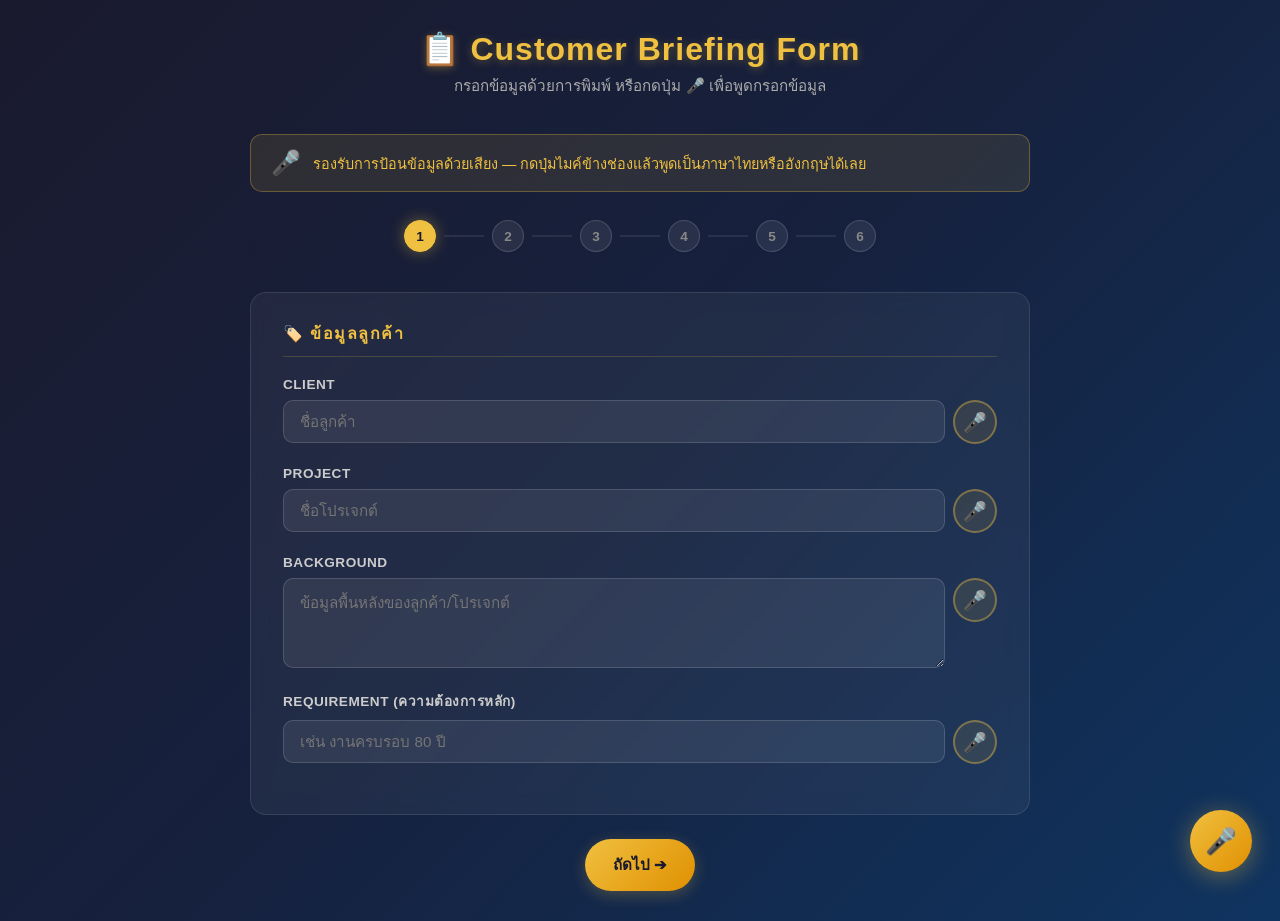
==== commit 0338b891: "Add files via upload" ====
--- a/index.html
+++ b/index.html
@@ -42,12 +42,12 @@
       <!-- Step 1: Project Info -->
       <div class="form-step active" id="step-1">
         <div class="card">
-          <div class="card-title">🏷️ ข้อมูลโปรเจกต์</div>
-
-          <div class="field-group">
-            <label>Project <span class="required">*</span></label>
-            <div class="input-wrap">
-              <input type="text" id="project" name="project" placeholder="ชื่อโปรเจกต์" />
+          <div class="card-title">🏷️ ข้อมูลลูกค้า</div>
+
+          <div class="field-group">
+            <label>Client</label>
+            <div class="input-wrap">
+              <input type="text" id="project" name="project" placeholder="ชื่อลูกค้า" />
               <button type="button" class="mic-btn" data-target="project" title="พูดกรอกข้อมูล">🎤</button>
             </div>
             <div class="status-chip" id="status-project">
@@ -56,9 +56,9 @@
           </div>
 
           <div class="field-group">
-            <label>Brand <span class="required">*</span></label>
-            <div class="input-wrap">
-              <input type="text" id="brand" name="brand" placeholder="ชื่อแบรนด์" />
+            <label>Project</label>
+            <div class="input-wrap">
+              <input type="text" id="brand" name="brand" placeholder="ชื่อโปรเจกต์" />
               <button type="button" class="mic-btn" data-target="brand" title="พูดกรอกข้อมูล">🎤</button>
             </div>
             <div class="status-chip" id="status-brand">
@@ -69,7 +69,7 @@
           <div class="field-group">
             <label>Background</label>
             <div class="input-wrap">
-              <textarea id="background" name="background" placeholder="ข้อมูลพื้นหลังของโปรเจกต์ / แบรนด์"></textarea>
+              <textarea id="background" name="background" placeholder="ข้อมูลพื้นหลังของลูกค้า/โปรเจกต์"></textarea>
               <button type="button" class="mic-btn textarea-mic" data-target="background"
                 title="พูดกรอกข้อมูล">🎤</button>
             </div>
@@ -215,12 +215,37 @@
 
           <div class="field-group">
             <label>Member (ระบบสมาชิก)</label>
-            <div class="input-wrap">
-              <input type="text" id="member" name="member" placeholder="เช่น Line OA, App, etc." />
-              <button type="button" class="mic-btn" data-target="member" title="พูดกรอกข้อมูล">🎤</button>
-            </div>
-            <div class="status-chip" id="status-member">
-              <div class="dot"></div> กำลังฟัง...
+            <div class="checkbox-group" style="margin-bottom: 12px;">
+              <label class="checkbox-label">
+                <input type="radio" name="memberChoice" value="none" checked /> ไม่มี
+              </label>
+              <label class="checkbox-label">
+                <input type="radio" name="memberChoice" value="has" /> มี
+              </label>
+            </div>
+
+            <div id="memberDetailContainer" class="platform-item" style="display: none;">
+              <div class="input-wrap">
+                <textarea id="memberDetail" name="memberDetail"
+                  placeholder="ระบุรายละเอียดระบบสมาชิก (เช่น Line OA, App, etc.)"></textarea>
+                <button type="button" class="mic-btn textarea-mic" data-target="memberDetail"
+                  title="พูดกรอกข้อมูล">🎤</button>
+              </div>
+              <div class="status-chip" id="status-memberDetail">
+                <div class="dot"></div> กำลังฟัง...
+              </div>
+            </div>
+
+            <div id="memberNoneContainer" class="platform-item" style="display: block;">
+              <p style="font-size: 0.85rem; color: #ccc; margin-bottom: 8px;">ต้องการให้จัดทำระบบสมาชิกให้หรือไม่?</p>
+              <div class="checkbox-group">
+                <label class="checkbox-label">
+                  <input type="radio" name="memberCreate" value="yes" /> ต้องการ
+                </label>
+                <label class="checkbox-label">
+                  <input type="radio" name="memberCreate" value="no" checked /> ไม่ต้องการ
+                </label>
+              </div>
             </div>
           </div>
         </div>
@@ -249,12 +274,14 @@
 
           <div class="field-group">
             <label>Tentative Timing (กำหนดการเบื้องต้น)</label>
-            <div class="input-wrap">
-              <input type="text" id="timing" name="timing" placeholder="เช่น เมษายน 2568 หรือ Q2 2025" />
-              <button type="button" class="mic-btn" data-target="timing" title="พูดกรอกข้อมูล">🎤</button>
-            </div>
-            <div class="status-chip" id="status-timing">
-              <div class="dot"></div> กำลังฟัง...
+            <div class="timing-range">
+              <div class="input-wrap">
+                <input type="month" id="timingStart" name="timingStart" />
+              </div>
+              <span class="range-separator">ถึง</span>
+              <div class="input-wrap">
+                <input type="month" id="timingEnd" name="timingEnd" />
+              </div>
             </div>
           </div>
         </div>
@@ -292,7 +319,7 @@
           <div class="card-title">📞 ข้อมูลติดต่อ</div>
 
           <div class="field-group">
-            <label>ชื่อผู้ติดต่อ <span class="required">*</span></label>
+            <label>ชื่อผู้ติดต่อ</label>
             <div class="input-wrap">
               <input type="text" id="contactName" name="contactName" placeholder="ชื่อ - นามสกุล" />
               <button type="button" class="mic-btn" data-target="contactName" title="พูดกรอกข้อมูล">🎤</button>
--- a/style.css
+++ b/style.css
@@ -103,6 +103,30 @@
   display: flex;
   align-items: flex-start;
   gap: 8px;
+}
+
+.timing-range {
+  display: flex;
+  align-items: center;
+  gap: 12px;
+  width: 100%;
+}
+
+.range-separator {
+  color: #f0c040;
+  font-weight: 700;
+  font-size: 0.95rem;
+  white-space: nowrap;
+}
+
+@media (max-width: 480px) {
+  .timing-range {
+    flex-direction: column;
+    align-items: flex-start;
+  }
+  .range-separator {
+    margin: 4px 0;
+  }
 }
 
 /* Inputs, Textarea, Select */
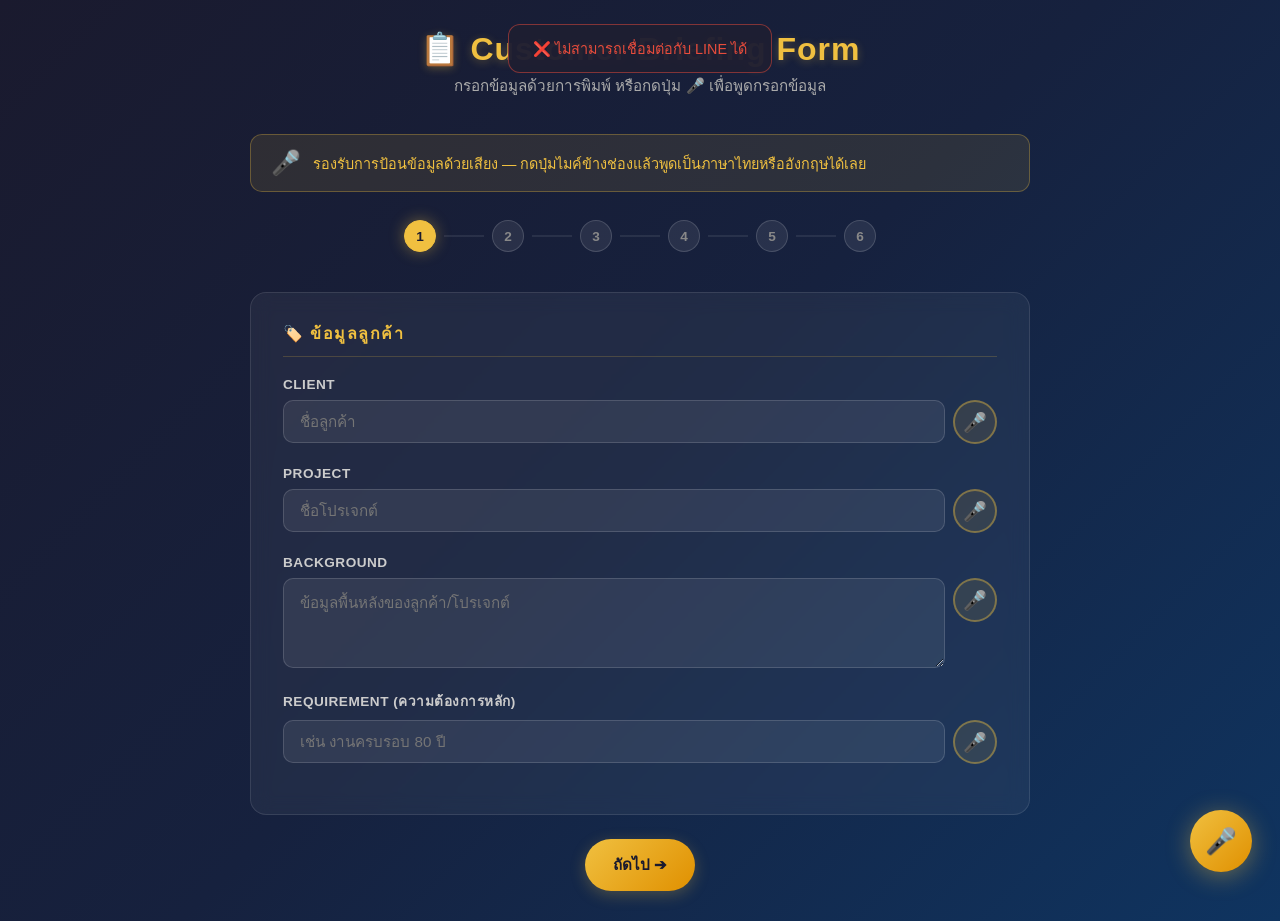
==== commit cea85ce6: "Add files via upload" ====
--- a/index.html
+++ b/index.html
@@ -4,6 +4,7 @@
 <head>
   <meta charset="UTF-8" />
   <meta name="viewport" content="width=device-width, initial-scale=1.0" />
+  <script src="https://static.line-scdn.net/liff/edge/2/sdk.js"></script>
   <script src="script.js"></script>
   <link rel="stylesheet" href="style.css">
   <title>customer-briefing-form</title>
@@ -11,8 +12,18 @@
 
 <body>
 
+  <!-- LIFF Loading Overlay -->
+  <div id="liffLoading" class="overlay">
+    <div class="loader"></div>
+    <p>กำลังเชื่อมต่อกับ LINE...</p>
+  </div>
+
   <div class="container">
     <div class="header">
+      <div id="userProfile" class="user-profile" style="display: none;">
+        <img id="userImg" src="" alt="Profile" />
+        <span id="userName"></span>
+      </div>
       <h1>📋 Customer Briefing Form</h1>
       <p>กรอกข้อมูลด้วยการพิมพ์ หรือกดปุ่ม 🎤 เพื่อพูดกรอกข้อมูล</p>
     </div>
--- a/style.css
+++ b/style.css
@@ -546,4 +546,60 @@
 @media (max-width: 600px) {
   .card { padding: 20px 18px; }
   .header h1 { font-size: 1.5rem; }
+}
+
+/* LIFF & Loading Styles */
+.overlay {
+  position: fixed;
+  top: 0; left: 0; width: 100%; height: 100%;
+  background: #1a1a2e;
+  display: flex;
+  flex-direction: column;
+  align-items: center;
+  justify-content: center;
+  z-index: 10000;
+  transition: opacity 0.5s;
+}
+
+.loader {
+  border: 4px solid rgba(240,192,64,0.1);
+  border-top: 4px solid #f0c040;
+  border-radius: 50%;
+  width: 40px;
+  height: 40px;
+  animation: spin 1s linear infinite;
+  margin-bottom: 20px;
+}
+
+@keyframes spin {
+  0% { transform: rotate(0deg); }
+  100% { transform: rotate(360deg); }
+}
+
+.user-profile {
+  display: flex;
+  align-items: center;
+  justify-content: center;
+  gap: 10px;
+  margin-bottom: 15px;
+  background: rgba(255,255,255,0.05);
+  padding: 8px 16px;
+  border-radius: 50px;
+  width: fit-content;
+  margin-left: auto;
+  margin-right: auto;
+  border: 1px solid rgba(240,192,64,0.2);
+}
+
+.user-profile img {
+  width: 32px;
+  height: 32px;
+  border-radius: 50%;
+  border: 2px solid #f0c040;
+}
+
+.user-profile span {
+  font-size: 0.9rem;
+  color: #f0c040;
+  font-weight: 600;
 }
